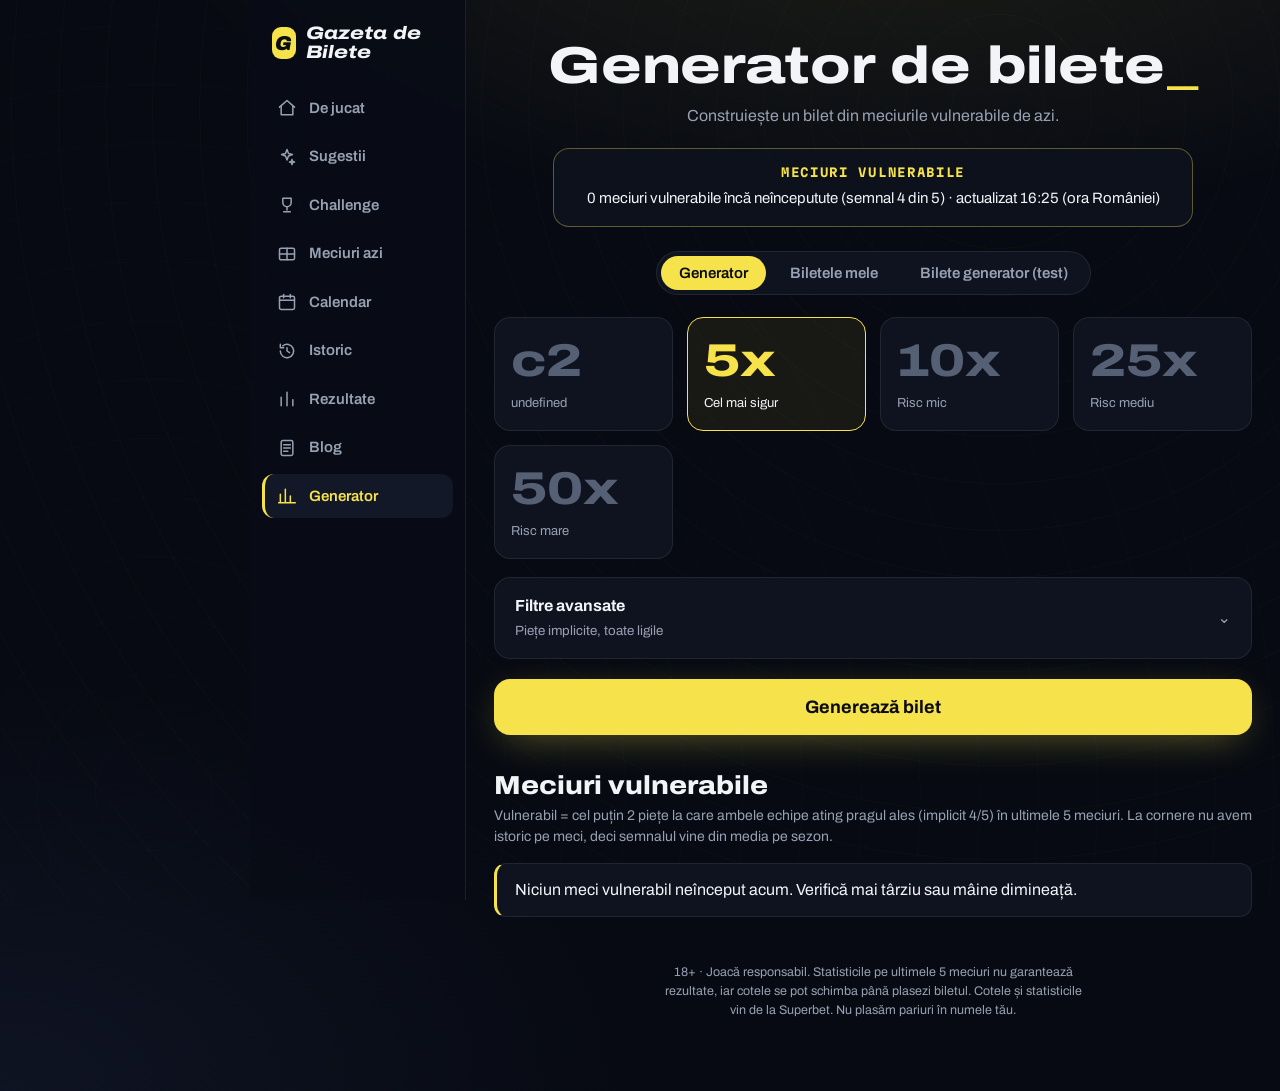
==== generator.html @ bcf157ca "Generator: fereastra implicită 7 zile (rulările programate nu mai taie meciurile din weekend) Co-Aut" ====
<!doctype html>
<html lang="ro">
<head>
<meta charset="utf-8">
<meta name="viewport" content="width=device-width, initial-scale=1, viewport-fit=cover">
<title>Generator de bilete · Gazeta de Bilete</title>
<meta name="theme-color" content="#070a12">
<meta name="description" content="Generează un bilet din meciurile vulnerabile ale zilei, pe baza ultimelor 5 meciuri ale fiecărei echipe.">
<link rel="icon" type="image/png" sizes="192x192" href="icon-192.png">
<link rel="preconnect" href="https://fonts.googleapis.com">
<link rel="preconnect" href="https://fonts.gstatic.com" crossorigin>
<link href="https://fonts.googleapis.com/css2?family=Archivo:wdth,wght@62..125,400..900&family=Martian+Mono:wdth,wght@87.5..112.5,400..700&display=swap" rel="stylesheet">
<link rel="stylesheet" href="style.css?v=85">
<link rel="stylesheet" href="generator.css?v=9">
</head>
<body class="gpage">
<div class="shell"><nav class="side" aria-label="Meniu"><a class="logo" href="./"><span class="lg">G</span><span class="lt">Gazeta de Bilete</span></a><ul><li><a href="./#p"><svg viewBox="0 0 24 24" width="20" height="20" fill="none" stroke="currentColor" stroke-width="1.8" stroke-linecap="round" stroke-linejoin="round" aria-hidden="true"><path d="M3 11l9-8 9 8"/><path d="M5 10v10h14V10"/></svg><span>De jucat</span></a></li><li><a href="./#s"><svg viewBox="0 0 24 24" width="20" height="20" fill="none" stroke="currentColor" stroke-width="1.8" stroke-linecap="round" stroke-linejoin="round" aria-hidden="true"><path d="M12 3l1.8 4.7L18.5 9l-4.7 1.8L12 15.5l-1.8-4.7L5.5 9l4.7-1.3z"/><path d="M18 15l.8 2.2L21 18l-2.2.8L18 21l-.8-2.2L15 18l2.2-.8z"/></svg><span>Sugestii</span></a></li><li><a href="./#x"><svg viewBox="0 0 24 24" width="20" height="20" fill="none" stroke="currentColor" stroke-width="1.8" stroke-linecap="round" stroke-linejoin="round" aria-hidden="true"><path d="M7 4h10v5a5 5 0 0 1-10 0z"/><path d="M12 14v4M8 20h8"/></svg><span>Challenge</span></a></li><li><a href="./#m"><svg viewBox="0 0 24 24" width="20" height="20" fill="none" stroke="currentColor" stroke-width="1.8" stroke-linecap="round" stroke-linejoin="round" aria-hidden="true"><rect x="3" y="5" width="18" height="14" rx="2"/><path d="M12 5v14M3 12h18"/></svg><span>Meciuri azi</span></a></li><li><a href="./#c"><svg viewBox="0 0 24 24" width="20" height="20" fill="none" stroke="currentColor" stroke-width="1.8" stroke-linecap="round" stroke-linejoin="round" aria-hidden="true"><rect x="3" y="5" width="18" height="16" rx="2"/><path d="M3 10h18M8 3v4M16 3v4"/></svg><span>Calendar</span></a></li><li><a href="./#h"><svg viewBox="0 0 24 24" width="20" height="20" fill="none" stroke="currentColor" stroke-width="1.8" stroke-linecap="round" stroke-linejoin="round" aria-hidden="true"><path d="M4 12a8 8 0 1 0 3-6.2"/><path d="M4 4v4h4M12 8v4l3 2"/></svg><span>Istoric</span></a></li><li><a href="./#r"><svg viewBox="0 0 24 24" width="20" height="20" fill="none" stroke="currentColor" stroke-width="1.8" stroke-linecap="round" stroke-linejoin="round" aria-hidden="true"><path d="M5 20V10M12 20V4M19 20v-7"/></svg><span>Rezultate</span></a></li><li><a href="./#b"><svg viewBox="0 0 24 24" width="20" height="20" fill="none" stroke="currentColor" stroke-width="1.8" stroke-linecap="round" stroke-linejoin="round" aria-hidden="true"><rect x="5" y="3" width="14" height="18" rx="2"/><path d="M8 8h8M8 12h8M8 16h5"/></svg><span>Blog</span></a></li><li><a class="act" href="generator.html" aria-current="page"><svg viewBox="0 0 24 24" width="20" height="20" fill="none" stroke="currentColor" stroke-width="1.8" stroke-linecap="round" stroke-linejoin="round" aria-hidden="true"><path d="M4 20V10M10 20V4M16 20v-8M22 20H2"/></svg><span>Generator</span></a></li></ul></nav><main class="gmain"><div class="gen">
  <header class="g-gh">
    <h1>Generator de bilete</h1>
    <p class="g-sub-t">Construiește un bilet din meciurile vulnerabile de azi.</p>
  </header>
  <div class="g-info"><small>MECIURI VULNERABILE</small><p id="sub">Se încarcă meciurile…</p></div>

  <div class="g-seg" id="seg"><button type="button" data-v="gen" aria-pressed="true">Generator</button><button type="button" data-v="mine" aria-pressed="false">Biletele mele <span id="nmine"></span></button><button type="button" data-v="test" aria-pressed="false">Bilete generator (test)</button></div>
  <div id="v-gen">
  <section class="g-modes" id="modes" aria-label="Alege cota țintă"></section>

  <details class="g-adv" id="adv">
    <summary><span><b>Filtre avansate</b><small id="adv-sum">Piețe implicite</small></span><i aria-hidden="true">⌄</i></summary>
    <div class="g-adv-body">
      <h3>Semnal minim (din 5 meciuri, la ambele echipe)</h3>
      <div class="chips2" id="kmin"></div>
      <h3>Ligi</h3>
      <div class="chips2" id="leagues"></div>
      <h3>Piață</h3>
      <div class="chips2" id="types"></div>
      <div class="g-two">
        <label>Cotă minimă pe selecție<input id="minO" type="number" step="0.01" min="1" placeholder="ex. 1.30" inputmode="decimal"></label>
        <label>Cotă maximă pe selecție<input id="maxO" type="number" step="0.01" min="1" placeholder="ex. 1.80" inputmode="decimal"></label>
      </div>
      <button type="button" class="g-lnk" id="reset">Resetează filtrele</button>
    </div>
  </details>

  <div class="g-cta">
    <button type="button" class="go" id="go">Generează bilet</button>
    <button type="button" class="go ghost" id="again" hidden>Generează din nou</button>
  </div>

  <div id="out"></div>


  <section class="g-sec">
    <h2>Meciuri vulnerabile <span class="g-cnt" id="vcnt"></span></h2>
    <p class="g-hint">Vulnerabil = cel puțin 2 piețe la care ambele echipe ating pragul ales (implicit 4/5) în ultimele 5 meciuri. La cornere nu avem istoric pe meci, deci semnalul vine din media pe sezon.</p>
    <div id="vul"></div>
  </section>

  </div>
  <div id="v-mine" hidden>
    <p class="g-hint">Biletele pe care le salvezi din Generator, păstrate pe acest dispozitiv. Biletele nu se plasează de aici: le pregătim pentru agenție și primești codul, pe care îl poți nota la fiecare bilet.</p>
    <div id="reqs"></div>
    <div id="mstats"></div>
    <div id="mine"></div>
  </div>
  <div id="v-test" hidden>
    <p class="g-hint">Un bilet pe tip, în fiecare zi, făcut automat de generator din meciurile zilei (Challenge, Cotă 2, Cotă 5, Cotă 10), fără cornere. Sunt doar pentru test și comparație cu biletele noastre; se decontează singure.</p>
    <div id="tstats"></div>
    <div id="tlist"></div>
  </div>
  <footer class="g-gf">18+ · Joacă responsabil. Statisticile pe ultimele 5 meciuri nu garantează rezultate, iar cotele se pot schimba până plasezi biletul. Cotele și statisticile vin de la Superbet. Nu plasăm pariuri în numele tău.</footer>
</div></main></div>
<div class="toast" id="toast" role="status"></div>
<script type="module" src="generator.js?v=11"></script>
</body>
</html>
---- style.css ----
:root{
  --pitch:#070a12; --pitch-2:#0e131f; --line:rgba(255,255,255,.09);
  --chalk:#f4f4f5; --chalk-dim:#98a1b3;
  --paper:#0e131f; --ink:#f4f4f5; --ink-dim:#98a1b3; --rule:rgba(255,255,255,.12); --dark:#05070d;
  --flood:#f6e24a; --cyan:#f6e24a; --pitch-deep:#05070d; --won:#18c97f; --lost:#ff6b4a;
  --display:"Archivo",system-ui,sans-serif;
  --ui:"Archivo",system-ui,sans-serif;
  --slip:"Martian Mono",ui-monospace,Menlo,Consolas,monospace;
}
*{box-sizing:border-box}
[hidden]{display:none!important}
html{-webkit-text-size-adjust:100%}
body{margin:0;min-height:100vh;color:var(--chalk);font:16px/1.5 var(--ui);
  background:radial-gradient(900px 420px at 15% -120px,rgba(246,226,74,.16),transparent 70%),linear-gradient(rgba(255,255,255,.045) 1px,transparent 1px) 0 0/32px 32px,linear-gradient(90deg,rgba(255,255,255,.045) 1px,transparent 1px) 0 0/32px 32px,var(--pitch);background-attachment:fixed;}
button{font:inherit;color:inherit}
:focus-visible{outline:2px solid var(--flood);outline-offset:2px}
.wrap{max-width:1180px;margin:0 auto;padding:28px 16px 64px}

/* header / scoreboard */
.head{display:grid;grid-template-columns:1fr auto;gap:20px 32px;align-items:end;margin-bottom:28px}
h1{font:800 clamp(44px,9vw,84px)/.86 var(--display);margin:0;letter-spacing:-.01em;text-transform:none}
.next{margin-top:12px;color:var(--chalk-dim);font-size:15px;max-width:52ch}
.next strong{color:var(--chalk);font-weight:600}
.next .cd{color:var(--flood);font-weight:600;font-variant-numeric:tabular-nums}
.board{display:flex;align-items:stretch;border:1px solid var(--line);border-radius:10px;background:rgba(0,0,0,.25);overflow:hidden}
.board div{padding:10px 18px;text-align:center}
.board div+div{border-left:1px solid var(--line)}
.board b{display:block;font:700 44px/1 var(--display);font-variant-numeric:tabular-nums}
.board span{font-size:13px;color:var(--chalk-dim)}
.board .w b{color:#3ee39a}.board .l b{color:#ff7380}
.board .p b{color:var(--flood)}

/* controls */
.bar{display:flex;flex-wrap:wrap;gap:10px 16px;align-items:center;margin-bottom:22px;position:sticky;top:0;z-index:5;padding:10px 0;background:linear-gradient(var(--pitch) 70%,transparent)}
.tabs{display:flex;background:rgba(0,0,0,.3);border-radius:999px;padding:4px}
.tabs button{border:0;background:none;padding:8px 18px;border-radius:999px;cursor:pointer;font:600 18px/1 var(--display);letter-spacing:.01em;color:var(--chalk-dim)}
.tabs button[aria-selected=true]{background:var(--chalk);color:var(--pitch)}
.tabs .n{font-weight:500;opacity:.7;margin-left:4px}
.chips{display:flex;gap:6px;flex-wrap:wrap}
.chips button{border:1px solid var(--line);background:none;border-radius:999px;padding:5px 12px;font-size:14px;cursor:pointer;color:var(--chalk-dim)}
.chips button[aria-pressed=true]{border-color:var(--flood);color:var(--flood)}
.search{margin-left:auto;flex:0 1 220px;min-width:150px;background:rgba(0,0,0,.3);border:1px solid var(--line);border-radius:999px;color:var(--chalk);padding:8px 14px;font:inherit;font-size:14px}
.search::placeholder{color:var(--chalk-dim)}

/* day groups */
.day{margin:6px 0 30px}
.day h2{font:700 26px/1 var(--display);margin:0 0 14px;display:flex;flex-wrap:wrap;align-items:baseline;gap:4px 10px}
.day h2 small{font:500 15px var(--ui);color:var(--chalk-dim)}
.grid{display:grid;grid-template-columns:repeat(auto-fill,minmax(310px,1fr));gap:22px;align-items:start}

/* the slip */
.slip{position:relative;background:var(--paper);color:var(--ink);font-family:var(--slip);font-size:13px;
  padding:18px 18px 26px;border-radius:4px 4px 0 0;box-shadow:0 14px 30px -18px rgba(0,0,0,.7);
  --zz:8px;
  -webkit-mask:linear-gradient(#000 0 0) top/100% calc(100% - var(--zz)) no-repeat,
    conic-gradient(from -45deg at bottom,#0000,#000 1deg 89deg,#0000 90deg) bottom/calc(2*var(--zz)) var(--zz) repeat-x;
          mask:linear-gradient(#000 0 0) top/100% calc(100% - var(--zz)) no-repeat,
    conic-gradient(from -45deg at bottom,#0000,#000 1deg 89deg,#0000 90deg) bottom/calc(2*var(--zz)) var(--zz) repeat-x;}
.slip-top{display:flex;justify-content:space-between;align-items:baseline;gap:10px}
.slip-tip{font:700 22px/1 var(--display);letter-spacing:.01em}
.slip-date{color:var(--ink-dim);font-size:12px;white-space:nowrap}
.code{margin:14px 0 12px;display:flex;align-items:center;gap:10px;border:1.5px dashed var(--rule);border-radius:6px;padding:8px 8px 8px 12px}
.code .lbl{font-size:11px;color:var(--ink-dim);line-height:1.2}
.code .pin{font-size:21px;font-weight:700;letter-spacing:.06em;line-height:1.1}
.code button{margin-left:auto;border:0;background:var(--ink);color:var(--paper);border-radius:5px;padding:8px 12px;font:600 13px var(--ui);cursor:pointer;white-space:nowrap}
.code button.ok{background:var(--won)}
.code.none{color:var(--ink-dim);font-size:12px;justify-content:center}
.legs{list-style:none;margin:0;padding:0}
.legs li{display:grid;grid-template-columns:auto 1fr auto;gap:2px 10px;padding:7px 0;border-top:1px dotted var(--rule)}
.legs .t{color:var(--ink-dim);font-size:12px;padding-top:1px;font-variant-numeric:tabular-nums}
.legs .m{font-family:var(--ui);font-weight:600;font-size:14px;line-height:1.25}
.legs .s{grid-column:2;color:#a3abbb;font-size:12px}
.legs .o{grid-row:1/3;grid-column:3;font-weight:600;font-size:14px;align-self:center}
.legs li.past{opacity:.45}
.more{display:block;width:100%;border:0;border-top:1px dotted var(--rule);background:none;padding:8px 0 0;font:500 13px var(--ui);color:var(--ink-dim);cursor:pointer;text-align:left}
.tot{margin-top:10px;padding-top:10px;border-top:2px solid var(--ink);display:flex;justify-content:space-between;align-items:baseline}
.tot .c{font:800 32px/1 var(--display)}
.tot .c small{font:500 12px var(--slip);color:var(--ink-dim);margin-right:6px}
.tot .p{text-align:right;font-size:12px;color:var(--ink-dim);line-height:1.3}
.tot .p b{display:block;color:var(--ink);font-size:15px}
.rez{margin-top:10px;font-size:12px;color:#a3abbb;line-height:1.45}
.tot{position:relative}
.stamp{position:absolute;top:2px;right:0;transform:rotate(-12deg);font:800 24px/1 var(--display);letter-spacing:.06em;
  padding:5px 10px;border:3px solid currentColor;border-radius:6px;opacity:.82;pointer-events:none;mix-blend-mode:multiply}
.stamp.won{color:var(--won)}.stamp.lost{color:var(--lost)}
.slip.settled .code{opacity:.55}
.slip.settled .code button{display:none}
.slip.settled .tot .p{visibility:hidden}
@media (prefers-reduced-motion:no-preference){
  .stamp{animation:thump .45s cubic-bezier(.2,1.6,.4,1) both;animation-delay:var(--d,0s)}
  @keyframes thump{from{transform:rotate(-12deg) scale(1.8);opacity:0}to{transform:rotate(-12deg) scale(1);opacity:.82}}
}

/* live */
.legs .lv{grid-column:2;font:600 12px var(--ui);display:none}
.legs .lv.on{display:block}
.legs .lv.live{color:#ffb547}.legs .lv.fin{color:var(--ink-dim)}
.legs li[data-res] .o::after{display:inline-block;width:16px;margin-left:6px;text-align:center;font-family:var(--ui);font-weight:800}
.legs li[data-res=won] .o::after{content:"✓";color:var(--won)}
.legs li[data-res=lost] .o::after{content:"✗";color:var(--lost)}
.legs li[data-res=ok] .o::after{content:"●";color:var(--won);font-size:11px}
.legs li[data-res=no] .o::after{content:"●";color:var(--lost);font-size:11px}
.legs li[data-res=lost] .m{text-decoration:line-through;text-decoration-color:var(--lost)}

.legs li.livenow{background:linear-gradient(90deg,rgba(242,194,48,.18),transparent 70%);margin:0 -6px;padding-left:6px;padding-right:6px}
@media (prefers-reduced-motion:no-preference){.legs li[data-res=ok] .o::after,.legs li[data-res=no] .o::after{animation:blink 1.6s ease-in-out infinite}@keyframes blink{50%{opacity:.25}}}
.prog{margin-top:10px;font:600 13px var(--ui);display:none;padding:7px 10px;border-radius:6px;background:rgba(255,255,255,.07)}
.prog.on{display:block}
.prog.bad{background:#fde0e2;color:#b51f2c}.prog.good{background:#d4f3e5;color:#007a4d}
.dot{display:inline-block;width:8px;height:8px;border-radius:50%;background:#e04f3f;margin-right:6px;vertical-align:1px}
@media (prefers-reduced-motion:no-preference){.dot{animation:blink 1.2s infinite}}

.legs li[data-res=won]{background:linear-gradient(90deg,rgba(33,137,79,.16),transparent 75%);box-shadow:inset 3px 0 var(--won);margin:0 -6px;padding-left:9px;padding-right:6px;opacity:1}
.legs li[data-res=lost]{background:linear-gradient(90deg,rgba(198,61,51,.16),transparent 75%);box-shadow:inset 3px 0 var(--lost);margin:0 -6px;padding-left:9px;padding-right:6px}
.legs li[data-res=won] .lv{color:var(--won)}.legs li[data-res=lost] .lv{color:var(--lost)}
.prog .cnt{display:flex;flex-wrap:wrap;gap:4px 12px}
.prog .cw{color:var(--won)}.prog .cl{color:var(--lost)}.prog .co{color:#ffb547}.prog .ct{color:var(--ink-dim)}
.prog .why{margin-top:3px;font-weight:500}
.prog.bad,.prog.good{background:rgba(255,255,255,.07);color:var(--ink)}

.empty{border:1.5px dashed var(--line);border-radius:10px;padding:28px;text-align:center;color:var(--chalk-dim)}
.err{background:rgba(198,61,51,.15);border:1px solid rgba(198,61,51,.5);border-radius:10px;padding:16px;color:#ffd5d0}
footer{margin-top:40px;color:var(--chalk-dim);font-size:13px;max-width:70ch;line-height:1.55}
.toast{position:fixed;left:50%;bottom:22px;transform:translate(-50%,20px);background:var(--flood);color:#0a0c12;font-weight:600;padding:10px 16px;border-radius:999px;opacity:0;transition:.2s;pointer-events:none;z-index:9}
.toast.on{opacity:1;transform:translate(-50%,0)}

@media (max-width:640px){
  .head{grid-template-columns:1fr}
  .board{justify-self:stretch}.board div{flex:1;padding:8px 6px}.board b{font-size:34px}
  .search{margin-left:0;flex:1 1 100%}
  .chips{flex-wrap:nowrap;overflow-x:auto;width:100%;scrollbar-width:none;padding-bottom:2px}
  .chips button{flex:0 0 auto}
  .grid{grid-template-columns:1fr}
}

/* ---- v7: tabs on phones, calendar, builder, sheet ---- */
.legs li{cursor:pointer}
.legs li:hover .m{text-decoration:underline;text-decoration-thickness:1px;text-underline-offset:2px}
.legs li[data-res=lost]:hover .m{text-decoration:line-through}
.slip-tip .sport{font:600 11px var(--ui);background:var(--ink);color:var(--paper);border-radius:4px;padding:2px 6px;margin-left:8px;vertical-align:4px}
.slip.cal{padding-bottom:22px}
.slip.cal .legs li:first-child{border-top:0}
.slip.cal .legs .s{font-size:11.5px;color:var(--ink-dim)}
.intro{color:var(--chalk-dim);max-width:62ch;margin:0 0 20px}
.livebadge{color:#ffb3a8;font-weight:600}
body.noscroll{overflow:hidden}

/* builder */

/* sheet */
.sheet{position:fixed;inset:0;z-index:20;display:flex;align-items:flex-end;justify-content:center}
.sheet-bg{position:absolute;inset:0;background:rgba(5,15,10,.6)}
.sheet-card{position:relative;background:var(--paper);color:var(--ink);width:min(560px,100%);max-height:88vh;overflow:auto;border-radius:14px 14px 0 0;padding:22px 20px calc(24px + env(safe-area-inset-bottom))}
@media (min-width:700px){.sheet{align-items:center}.sheet-card{border-radius:14px}}
@media (prefers-reduced-motion:no-preference){.sheet-card{animation:up .22s ease-out}@keyframes up{from{transform:translateY(30px);opacity:0}}}
.sheet-x{position:absolute;top:10px;right:12px;border:0;background:none;font-size:28px;line-height:1;cursor:pointer;color:var(--ink-dim);padding:4px 8px}
.sheet h3{font:700 28px/1.05 var(--display);margin:0 36px 4px 0}
.sheet .when{margin:0;color:var(--ink-dim);font-size:14px}
.sh-live{margin-top:8px;font:600 15px var(--ui);color:#ffb547}
.sh-live:empty{display:none}
.sh-sec{margin-top:16px}
.sh-sec h4{font:600 13px var(--ui);color:var(--ink-dim);margin:14px 0 6px}
.sh-picks{list-style:none;margin:0;padding:0;font-size:14px}
.sh-picks li{display:flex;justify-content:space-between;gap:10px;padding:6px 0;border-top:1px dotted var(--rule)}
.sh-picks .k{font-weight:600}.sh-picks .v{font-family:var(--slip);font-size:13px}
.sheet .why{margin:0 0 6px;font-size:14px;line-height:1.45}
.sheet .note{color:var(--ink-dim);font-size:13px}
.sheet .comp,.sheet .ref{font-size:14px;margin:6px 0}
.sh-stats{display:grid;gap:10px}
.sh-stats .row{display:grid;grid-template-columns:3.5em 1fr 3.5em;align-items:center;row-gap:4px;font-size:13px}
.sh-stats .row .a{font:600 14px var(--slip)}.sh-stats .row .b{font:600 14px var(--slip);text-align:right}
.sh-stats .row .l{text-align:center;color:#a3abbb}
.sh-stats .row.hd span{font:600 12px var(--ui);color:var(--ink-dim)}
.sh-stats .row.hd .a,.sh-stats .row.hd .b{white-space:nowrap;overflow:visible}
.sh-stats .row.hd{grid-template-columns:1fr 1fr}.sh-stats .row.hd .l{display:none}
.bar2{grid-column:1/4;display:flex;gap:3px;height:5px}
.bar2 i{display:block;border-radius:3px}.bar2 .ba{background:var(--ink)}.bar2 .bb{background:#77777f}
.blist{font:13px/1.55 var(--slip);background:rgba(255,255,255,.07);border-radius:6px;padding:10px 12px;white-space:pre-wrap;margin:10px 0 12px}
.btnrow{display:flex;gap:8px;flex-wrap:wrap}
.btn{background:var(--ink);color:var(--paper)}
.btn.ghost{color:var(--ink)}

@media (max-width:640px){
  .tabs{width:100%;overflow-x:auto;scrollbar-width:none}
  .tabs button{flex:0 0 auto;padding:8px 14px;font-size:17px}
  .wrap{padding-bottom:110px}
}

/* ---- v8: hero, meter, ticker, goal, share, confetti ---- */
.hero{position:relative;display:grid;grid-template-columns:1fr auto;gap:18px 28px;align-items:center;margin:4px 0 34px;padding:24px 24px 20px;border-radius:16px;
  background:var(--flood);color:#0a0c12;box-shadow:0 20px 40px -24px rgba(0,0,0,.8);overflow:hidden}
.hero::after{content:"";position:absolute;right:-60px;top:-60px;width:220px;height:220px;border-radius:50%;border:28px solid rgba(255,255,255,.18);pointer-events:none}
.hero-k{font:600 14px var(--ui);opacity:.75}
.hero-tip{font:800 clamp(30px,5vw,44px)/1 var(--display);margin:2px 0 12px}
.hero-cd{display:flex;gap:8px}
.hero-cd .u{background:#0a0c12;color:var(--flood);border-radius:10px;min-width:64px;padding:8px 6px 6px;text-align:center}
.hero-cd b{display:block;font:800 40px/1 var(--display);font-variant-numeric:tabular-nums}
.hero-cd span{font:500 11px var(--ui);color:rgba(255,255,255,.25)}
.hero-sub{margin-top:10px;font:500 14px var(--ui)}
.hero-r{display:flex;flex-direction:column;align-items:flex-end;gap:10px;position:relative;z-index:1}
.hero-nums{display:flex;gap:18px;text-align:right}
.hero-nums b{display:block;font:800 46px/1 var(--display)}
.hero-nums span{font:500 13px var(--ui);opacity:.75}
.hero-code{border:0;background:#0a0c12;color:#ffffff;border-radius:10px;padding:8px 14px;cursor:pointer;display:flex;gap:10px;align-items:baseline}
.hero-code span{font:500 12px var(--ui);color:rgba(255,255,255,.25)}.hero-code b{font:700 20px var(--slip);letter-spacing:.05em}
.hero-legs{grid-column:1/-1;display:flex;flex-wrap:wrap;gap:6px}
.hero-legs .hl{background:rgba(29,31,28,.1);border-radius:999px;padding:5px 12px;font:500 13px var(--ui)}
.hero-legs .hl i{font-style:normal;font-family:var(--slip);font-size:12px;opacity:.7;margin-right:6px}
.hero-legs .hl b{margin-left:4px}
.hero .why1{grid-column:1/-1;margin:0;font:500 15px/1.45 var(--ui);max-width:70ch}
@media (max-width:640px){.hero{grid-template-columns:1fr;padding:20px 16px}.hero-r{align-items:flex-start}.hero-nums{text-align:left}.hero-cd .u{min-width:56px}.hero-cd b{font-size:34px}}

.meter{display:flex;gap:3px;margin:12px 0 0}
.meter i{flex:1;height:6px;border-radius:3px;background:rgba(255,255,255,.14)}
.meter i.w{background:var(--won)}.meter i.l{background:var(--lost)}
.meter i.lv{background:#f5b700}.meter i.ln{background:#e07a3a}
@media (prefers-reduced-motion:no-preference){.meter i.lv,.meter i.ln{animation:blink 1.4s infinite}}

.share{display:block;margin:12px auto 0;border:0;background:none;color:var(--ink-dim);font:600 13px var(--ui);cursor:pointer;text-decoration:underline;text-underline-offset:3px}
.snd{margin-top:8px;border:1px solid var(--line);background:rgba(0,0,0,.25);color:var(--chalk-dim);border-radius:999px;padding:5px 12px;font:500 13px var(--ui);cursor:pointer}
.snd[aria-pressed=true]{color:var(--flood);border-color:var(--flood)}

.ticker{position:sticky;top:0;z-index:12;display:flex;align-items:center;gap:10px;background:#0b0f1a;border-bottom:1px solid var(--line);padding:6px 12px;overflow:hidden}
.tk-l{font:700 13px var(--ui);color:#ff8a7e;white-space:nowrap}
.tk-row{display:flex;gap:8px;overflow-x:auto;scrollbar-width:none}
.tk{flex:0 0 auto;border:1px solid var(--line);background:rgba(255,255,255,.04);border-radius:999px;padding:4px 12px;color:var(--chalk);font:500 13px var(--ui);display:flex;gap:6px;align-items:baseline;cursor:pointer}
.tk b{color:var(--flood);font-variant-numeric:tabular-nums}.tk i{font-style:normal;color:var(--chalk-dim);font-size:12px}
.ticker + .wrap .bar{top:38px}

.goal{position:fixed;left:50%;top:18%;transform:translate(-50%,0) scale(.6);opacity:0;pointer-events:none;z-index:30;text-align:center;
  background:#0a0c12;color:#ffffff;border:3px solid var(--flood);border-radius:18px;padding:18px 28px;box-shadow:0 30px 60px -20px rgba(0,0,0,.8)}
.goal .g-big{font:800 72px/1 var(--display);color:var(--flood);letter-spacing:.04em}
.goal .g-who{font:600 18px var(--ui);margin-top:6px}
.goal .g-sc{font:600 16px var(--slip);margin-top:4px;color:rgba(255,255,255,.25)}
.goal.on{animation:goalin 4.2s cubic-bezier(.2,1.4,.4,1) both}
@keyframes goalin{0%{opacity:0;transform:translate(-50%,0) scale(.6)}8%{opacity:1;transform:translate(-50%,0) scale(1.06)}14%{transform:translate(-50%,0) scale(1)}85%{opacity:1}100%{opacity:0;transform:translate(-50%,-20px) scale(1)}}
@media (prefers-reduced-motion:reduce){.goal.on{animation:none;opacity:1;transform:translate(-50%,0)}}
.legs li.goalflash{animation:gf 1.2s ease-out 3}
@keyframes gf{0%{background:rgba(242,194,48,.65)}100%{background:transparent}}
.legs li.flash{animation:gf 1.2s ease-out 1}
.slip.winner{box-shadow:0 0 0 3px var(--won),0 14px 30px -18px rgba(0,0,0,.7)}
.confetti{position:fixed;inset:0;pointer-events:none;z-index:40}
.code .wait{font:500 13px var(--ui);color:var(--ink-dim)}

/* meciurile zilei */
.slip.games .legs li{grid-template-columns:auto minmax(0,1fr)}
.slip.games .legs .o{grid-row:auto;grid-column:2;align-self:start;font:600 12.5px var(--slip);color:var(--ink)}
.slip.games .legs .o:empty{display:none}
.slip.games .legs .s{min-width:0}
.legs .s .fm{display:flex;align-items:center;gap:6px;margin-top:4px}
.legs .s .fm>i{font-style:normal;color:var(--ink-dim)}
.form{display:inline-flex;gap:2px}
.form b{display:inline-grid;place-items:center;width:15px;height:15px;border-radius:3px;font:700 9.5px var(--ui);color:#fff;background:#98a1b3}
.form b.w{background:var(--won)}.form b.l{background:var(--lost)}.form b.d{background:#98a1b3}.form b.n{background:transparent;color:var(--ink-dim)}
.sh-picks li .form b{width:20px;height:20px;font-size:11px}
.sh-picks .k small{font-weight:400;color:var(--ink-dim)}
.sh-odds{list-style:none;margin:0;padding:0;display:grid;gap:6px}
.sh-odds li{position:relative;display:grid;grid-template-columns:1fr auto 3.6em;gap:10px;align-items:center;padding:7px 10px;border-radius:6px;background:rgba(255,255,255,.07);overflow:hidden;font-size:13.5px}
.sh-odds li>i{position:absolute;left:0;top:0;bottom:0;background:rgba(33,137,79,.18);z-index:0}
.sh-odds li>span{position:relative;z-index:1}
.sh-odds .k{font-weight:600}.sh-odds .p{font:700 14px var(--slip)}.sh-odds .v{font:500 13px var(--slip);color:var(--ink-dim);text-align:right}
.note.small{font-size:12px}
#list>.note.small{color:var(--chalk-dim);margin-top:4px}

/* biletul zilei live */
.hero-k .hero-livetag{display:inline-flex;align-items:center;gap:6px;margin-left:10px;background:#0a0c12;color:#ff6b5e;font:700 12px var(--ui);letter-spacing:.06em;padding:2px 9px;border-radius:999px;vertical-align:middle}
.hero-livetag .dot{width:7px;height:7px;border-radius:50%;background:#ff6b5e;animation:heropulse 1.4s ease-in-out infinite}
@keyframes heropulse{50%{opacity:.25}}
@media (prefers-reduced-motion:reduce){.hero-livetag .dot{animation:none}}
.hero-state{display:flex;flex-wrap:wrap;gap:8px 14px;margin-top:4px;font:600 15px var(--ui)}
.hero-state .cw{color:#007a4d}.hero-state .cl{color:#b51f2c}.hero-state .co{color:#0a0c12}.hero-state .ct{color:#0a0c12;opacity:.75;font-weight:500}
.hero-legs .hl .sc{font-style:normal;font:700 12px var(--slip);margin-left:8px}
.hero-legs .hl .sc:empty{display:none}
.hero-legs .hl.lv{background:#0a0c12;color:#ffffff}
.hero-legs .hl.w{background:rgba(33,137,79,.22)}
.hero-legs .hl.l{background:rgba(198,61,51,.22);text-decoration:line-through;text-decoration-thickness:1px}
.hero-legs .hl{cursor:pointer;transition:background .15s}
.hero-legs .hl:hover{background:rgba(29,31,28,.2)}
.hero-legs .hl.lv:hover{background:#000}
.hero-legs .hl:focus-visible{outline:2px solid #0a0c12;outline-offset:2px}

/* cote vs statistici */
.sh-odds li{grid-template-columns:1fr 3.2em 4.6em 3.6em}
.sh-odds li.hd{background:none;padding:0 10px;font:500 11px var(--ui);color:var(--ink-dim);text-transform:uppercase;letter-spacing:.04em}
.sh-odds li.hd .p,.sh-odds li.hd .st,.sh-odds li.hd .v{font:inherit;text-align:right;color:inherit}
.sh-odds .p{text-align:right}
.sh-odds .k small{display:block;font:500 11.5px var(--ui);color:var(--ink-dim);margin-top:1px}
.sh-odds .st{font:700 14px var(--slip);text-align:right;color:var(--ink)}
.sh-odds .st.val{color:#fff;background:var(--won);border-radius:4px;padding:1px 5px;justify-self:end}
.sh-odds .st.low{color:var(--lost)}
.sh-odds li.val{box-shadow:inset 3px 0 0 var(--won)}
.sh-odds li>.tick{position:absolute;top:4px;bottom:4px;width:2px;background:var(--ink);opacity:.45;z-index:0;transform:translateX(-1px)}

/* ---------- cote și formă (fereastra meciului) ---------- */
.mkt .mk-intro{margin:0 0 10px;font:400 13.5px/1.45 var(--ui);color:#a3abbb}
.mkt .mk-intro b{font-weight:600;color:var(--ink)}
.mkt .mk-live{margin:0 0 12px;padding:8px 12px;border-radius:8px;background:#fbe9c2;color:#6b4a00;font:500 13.5px/1.4 var(--ui)}
.mk-group{display:grid;gap:10px;margin-top:16px}
.mk-group>h5{margin:0;font:800 19px/1 var(--display);letter-spacing:.01em;color:var(--ink)}
.mk{background:#fff;border:1px solid rgba(255,255,255,.12);border-radius:12px;padding:12px 14px;display:grid;gap:10px}
.mk.val{border-color:var(--won);box-shadow:inset 4px 0 0 var(--won)}
.mk-out{display:grid;gap:6px;padding-bottom:10px;border-bottom:1px dashed rgba(255,255,255,.12)}
.mk-out:last-of-type{border-bottom:0;padding-bottom:0}
.mk-out.val{box-shadow:inset 4px 0 0 var(--won);padding-left:14px;margin-left:-14px}
.mk-h{display:flex;justify-content:space-between;align-items:baseline;gap:10px}
.mk-t{font:600 15px/1.25 var(--ui);color:var(--ink)}
.mk-o{font:700 15px var(--slip);color:var(--ink);background:rgba(255,255,255,.08);border-radius:6px;padding:2px 8px;white-space:nowrap}
.mk-bars{display:grid;gap:5px}
.mk-bar{display:grid;grid-template-columns:5.6em 1fr 2.8em;align-items:center;gap:8px;font:500 12.5px var(--ui);color:var(--ink-dim)}
.mk-bar .track{height:10px;border-radius:99px;background:rgba(255,255,255,.06);overflow:hidden}
.mk-bar .track i{display:block;height:100%;border-radius:99px}
.mk-bar.od .track i{background:#77777f}
.mk-bar.fo .track i{background:var(--won)}
.mk-bar b{font:700 13px var(--slip);color:var(--ink);text-align:right}
.mk-teams{display:grid;gap:5px;padding-top:2px}
.mk-cap{font:500 12px var(--ui);color:var(--ink-dim)}
.mk-team{display:grid;grid-template-columns:minmax(0,5.6em) 1fr auto;align-items:center;gap:8px;font:500 13px var(--ui)}
.mk-team .tn{font-weight:600;color:var(--ink);overflow:hidden;text-overflow:ellipsis;white-space:nowrap}
.mk-team .tc{font:600 12.5px var(--slip);color:var(--ink);white-space:nowrap}
.dots{display:flex;gap:4px;flex-wrap:wrap}
.dots i{width:12px;height:12px;border-radius:50%;border:2px solid rgba(255,255,255,.25);box-sizing:border-box}
.dots i.y{background:var(--won);border-color:var(--won)}
.dots i.w{background:var(--won);border-color:var(--won)}
.dots i.d{background:rgba(255,255,255,.3);border-color:rgba(255,255,255,.3)}
.dots i.l{background:var(--lost);border-color:var(--lost)}
.mk-mean{font:500 12.5px/1.4 var(--ui);color:var(--ink-dim)}
.mk-v{font:600 13px/1.35 var(--ui);padding:6px 10px;border-radius:8px}
.mk-v.val{background:rgba(33,137,79,.12);color:#007a4d}
.mk-v.low{background:rgba(198,61,51,.1);color:#b51f2c}
.mk-v.ok{background:rgba(255,255,255,.08);color:#98a1b3}
@media (max-width:480px){.mk-bar{grid-template-columns:5.2em 1fr 2.6em}.mk-team{grid-template-columns:minmax(0,5.2em) 1fr auto}.dots i{width:10px;height:10px}}
.mk-teams.avg .mk-team{grid-template-columns:minmax(0,5.6em) 1fr auto}
.nums{display:flex;gap:3px;flex-wrap:wrap}
.nums i{font:600 11.5px/1 var(--slip);font-style:normal;min-width:20px;padding:4px 3px;text-align:center;border-radius:5px;background:rgba(255,255,255,.06);color:#98a1b3}
.nums i.y{background:var(--won);color:#fff}
.mk-team .tm{font:500 12px var(--ui);color:var(--ink-dim);white-space:nowrap}
.mk-team .tm b{font:800 20px/1 var(--display);color:var(--ink)}
.mk-sum{font:500 13px var(--ui);color:#a3abbb;padding-top:2px}
.mk-sum b{font-weight:700;color:var(--ink)}
@media (max-width:480px){.nums i{min-width:17px;font-size:10.5px}}

/* „Pe bilet” din fereastra meciului: duce la bilet */
.sh-picks li.go{cursor:pointer;border-radius:6px;transition:background .15s}
.sh-picks li.go:hover,.sh-picks li.go:focus-visible{background:rgba(255,255,255,.07);outline:none}
.sh-picks li.go .arr{margin-left:8px;color:var(--ink-dim);font-weight:700}
.slip.flash{animation:slipflash 2.2s ease-out}
@keyframes slipflash{0%,30%{box-shadow:0 0 0 4px var(--flood),0 10px 30px rgba(0,0,0,.35)}100%{box-shadow:0 0 0 0 transparent}}
@media (prefers-reduced-motion:reduce){.slip.flash{animation:none;outline:4px solid var(--flood)}}
.sh-picks li.go{justify-content:flex-start;padding:6px 6px;margin:0 -6px}
.sh-picks li.go .v{margin-left:auto}
/* antet: meciul următor și „live acum” se pot apăsa */
.next .nextm{all:unset;cursor:pointer;color:var(--chalk);font-weight:600;text-decoration:underline;text-decoration-color:rgba(233,239,233,.35);text-underline-offset:3px}
.next .nextm:hover,.next .nextm:focus-visible{text-decoration-color:var(--flood);color:#fff}
.next .livebadge{all:unset;cursor:pointer;color:#ffb3a8;font-weight:600;display:inline}
.next .livebadge:hover,.next .livebadge:focus-visible{text-decoration:underline;text-underline-offset:3px}
.next .livebadge .dot{display:inline-block}
button.hero-tip{all:unset;display:block;cursor:pointer;font:800 clamp(30px,5vw,44px)/1 var(--display);margin:2px 0 12px;text-decoration:underline;text-decoration-color:rgba(29,31,28,.25);text-decoration-thickness:2px;text-underline-offset:5px}
button.hero-tip:hover,button.hero-tip:focus-visible{text-decoration-color:#0a0c12}

/* arbitru */
.refbox{margin-top:12px;background:#fff;border:1px solid rgba(255,255,255,.12);border-radius:12px;padding:10px 14px;display:grid;gap:2px}
.refbox .rb-k{font:500 11px var(--ui);text-transform:uppercase;letter-spacing:.05em;color:var(--ink-dim)}
.refbox .rb-n{font:800 20px/1.1 var(--display);color:var(--ink)}
.refbox .rb-s{font:500 13px/1.4 var(--ui);color:#a3abbb}
.mk-ref{font:600 13px/1.4 var(--ui);color:#6b4a00;background:#fbe9c2;border-radius:8px;padding:6px 10px}

/* ---- Rezultate ---- */
.rs-tiles{display:grid;grid-template-columns:repeat(auto-fit,minmax(160px,1fr));gap:12px;margin:0 0 28px}
.rs-tile{background:var(--paper);color:var(--ink);border-radius:10px;padding:16px 16px 14px}
.rs-tile b{display:block;font:800 40px/1 var(--display);font-variant-numeric:tabular-nums}
.rs-tile span{display:block;margin-top:6px;font:500 13px var(--ui);color:var(--ink-dim)}
.rs-tile.up b{color:var(--won)}.rs-tile.down b{color:var(--lost)}
.rs-strip{display:flex;flex-wrap:wrap;gap:6px}
.rs-dot{width:34px;height:34px;border-radius:8px;border:0;cursor:pointer;font:800 16px var(--ui);color:#fff}
.rs-dot.w{background:var(--won)}.rs-dot.l{background:var(--lost)}
.rs-dot:focus-visible{outline:2px solid var(--flood);outline-offset:2px}
.rs-table{overflow-x:auto;background:var(--paper);color:var(--ink);border-radius:10px;padding:6px 14px}
.rs-table table{width:100%;border-collapse:collapse;font:500 14px var(--ui);min-width:520px}
.rs-table th{text-align:left;font:600 12px var(--ui);color:var(--ink-dim);padding:10px 8px 8px;border-bottom:2px solid var(--ink)}
.rs-table td{padding:10px 8px;border-bottom:1px dotted var(--rule);font-variant-numeric:tabular-nums}
.rs-table tr:last-child td{border-bottom:0}
.rs-table td.n,.rs-table th+th{text-align:right}
.rs-bar{display:inline-flex;align-items:center;gap:8px;justify-content:flex-end;width:100%}
.rs-bar i{display:block;height:8px;border-radius:4px;background:var(--won);max-width:90px;min-width:2px;flex:0 0 auto}
.rs-bar em{font-style:normal;font-weight:600;min-width:3.2em;text-align:right}
.rs-note{color:var(--chalk-dim);font-size:13px;max-width:70ch;margin-top:8px}

/* ---- Sugestii ---- */
.sg-seg{display:inline-flex;background:rgba(0,0,0,.3);border-radius:999px;padding:4px;margin:0 0 18px}
.sg-seg button{border:0;background:none;color:var(--chalk-dim);font:600 15px var(--ui);padding:7px 18px;border-radius:999px;cursor:pointer}
.sg-seg button[aria-pressed=true]{background:var(--chalk);color:var(--pitch)}
.sg-grid{display:grid;grid-template-columns:repeat(auto-fill,minmax(320px,1fr));gap:18px;align-items:start}
.sg-card{background:var(--paper);color:var(--ink);border-radius:10px;padding:16px 16px 8px}
.sg-card h3{font:800 26px/1 var(--display);margin:0 0 10px;display:flex;align-items:baseline;gap:10px;flex-wrap:wrap}
.sg-card h3 small{font:500 13px var(--ui);color:var(--ink-dim)}
.sg-list{list-style:none;margin:0;padding:0;counter-reset:sg}
.sg-list li{padding:10px 0 10px 30px;border-top:1px dotted var(--rule);position:relative;cursor:pointer;counter-increment:sg}
.sg-list li::before{content:counter(sg);position:absolute;left:0;top:11px;width:20px;height:20px;border-radius:50%;background:var(--ink);color:var(--paper);font:700 12px/20px var(--ui);text-align:center}
.sg-list li:hover .m{text-decoration:underline;text-underline-offset:2px}
.sg-list li:focus-visible{outline:2px solid var(--flood);outline-offset:2px}
.sg-top{display:flex;align-items:baseline;gap:8px}
.sg-top .t{font:500 12px var(--slip);color:var(--ink-dim);font-variant-numeric:tabular-nums}
.sg-top .m{font:600 15px var(--ui);flex:1;min-width:0}
.sg-p{font:800 20px/1 var(--display);color:var(--won);font-variant-numeric:tabular-nums}
.sg-mid{display:flex;flex-wrap:wrap;align-items:baseline;gap:4px 10px;margin-top:3px;font-size:13px}
.sg-mid b{font:600 13px var(--ui)}
.sg-mid .o{font:600 13px var(--slip)}
.sg-mid .lg{color:var(--ink-dim);margin-left:auto;font-size:12px}
.sg-why{margin:4px 0 0;font-size:12.5px;color:#a3abbb;line-height:1.4}
@media (max-width:640px){.sg-grid{grid-template-columns:1fr}}
.sg-sum{display:flex;align-items:baseline;gap:8px;margin:-6px 0 16px;color:var(--chalk-dim);font-size:15px}
.sg-sum b{font:800 30px/1 var(--display);color:var(--chalk)}
.sg-sc{font:600 13px var(--slip);background:rgba(0,0,0,.07);padding:1px 6px;border-radius:4px}
.sg-res{font:700 12px var(--ui);padding:2px 7px;border-radius:999px;color:#fff}
.sg-res.won{background:var(--won)}.sg-res.lost{background:var(--lost)}
.sg-list li[data-res=won]{box-shadow:inset 3px 0 0 var(--won)}
.sg-list li[data-res=lost]{box-shadow:inset 3px 0 0 var(--lost)}
.sg-list li[data-res=lost] .m{text-decoration:line-through;text-decoration-color:var(--lost)}
.sg-bar{display:flex;flex-wrap:wrap;align-items:center;gap:10px 14px;margin:0 0 18px}
.sg-bar .sg-seg{margin:0}
.sg-pick{background:rgba(0,0,0,.3);color:var(--chalk);border:1px solid rgba(255,255,255,.15);border-radius:999px;font:600 15px var(--ui);padding:8px 14px;max-width:100%}
.sg-pick option{color:#111}
.sg-tot{display:flex;flex-wrap:wrap;align-items:baseline;gap:4px 12px;margin:0 0 14px;color:var(--chalk-dim);font-size:14px}
.sg-tot b{color:var(--chalk);font:700 16px var(--ui)}
.sg-tot .c{font-size:13px}
.hs{margin:0 0 30px}
.hs h2{font:800 28px/1 var(--display);margin:0 0 12px;display:flex;align-items:baseline;gap:10px;flex-wrap:wrap}
.hs h2 small{font:500 14px var(--ui);color:var(--chalk-dim)}
.hs .rs-tiles{margin:0 0 12px}
.hs-dots{display:flex;align-items:center;flex-wrap:wrap;gap:6px;font-size:13px;color:var(--chalk-dim)}
.hs-dots .l{margin-right:4px}
.hs-dots i{width:14px;height:14px;border-radius:50%;display:inline-block}
.hs-dots i.w{background:var(--won)}.hs-dots i.x{background:var(--lost)}

/* ---- v39: Teletext — tabela de seară ---- */
.ttx{display:flex;gap:14px;align-items:baseline;font:500 13px/1 var(--slip);font-stretch:87.5%;color:var(--flood);margin:0 0 18px;padding:7px 10px;background:var(--pitch-deep);border-radius:4px;font-variant-numeric:tabular-nums;white-space:nowrap;overflow:hidden}
.ttx .pg{color:#0a0c12;font-weight:700}
.ttx .nm{color:var(--cyan)}
.ttx .ck{margin-left:auto}
h1{font-weight:900;font-stretch:125%;letter-spacing:-.025em;line-height:.9;color:#fff}
.slip-tip,.day h2,.tot .c,.board b,.hero-tip,.hero-nums b,.hero-cd b,.sg-card h3,.rs-tile b,.hs h2,.sg-day,.sg-sum b,.goal .g-big{font-stretch:118%;letter-spacing:-.01em}
.tabs button{font-stretch:105%;font-weight:700;font-size:16px}
.board{border:0;background:none;gap:6px;border-radius:0}
.board div{border-radius:4px;padding:10px 16px 9px}
.board div+div{border-left:0}
.board .p{background:var(--flood);color:var(--ink)}.board .p b{color:var(--ink)}.board .p span{color:var(--ink)}
.board .w{background:var(--won)}.board .w b{color:#fff}.board .w span{color:#e2fff1}
.board .l{background:var(--lost)}.board .l b{color:#fff}.board .l span{color:#ffe3e5}
.tabs{background:var(--pitch-deep)}
.tabs button[aria-selected=true]{background:var(--flood);color:var(--ink)}
.chips button[aria-pressed=true]{background:var(--flood);border-color:var(--flood);color:var(--ink)}
.search,.sg-seg,.sg-pick,.snd{background:var(--pitch-deep)}
.bar{background:linear-gradient(var(--pitch) 75%,transparent)}
.slip{font-stretch:87.5%;box-shadow:0 18px 30px -20px rgba(0,0,0,.9)}
.slip-tip{font-family:var(--display)}
.code{border-color:rgba(255,255,255,.3);background:rgba(255,255,255,.05)}
.code button{background:var(--pitch);color:#fff}
.sg-seg button[aria-pressed=true]{background:var(--flood);color:var(--ink)}
.hero{border-radius:6px}
.hero::after{border-color:rgba(0,0,0,.08)}
.hero-cd .u,.hero-code{background:var(--ink)}
a{color:var(--cyan)}
@media (max-width:480px){.ttx .nm{display:none}.ttx{font-size:12px}}

/* ---- v40: tech — terminal de pariuri ---- */
.board{display:none!important}
.head{grid-template-columns:1fr;margin-bottom:22px}
.ttx{background:transparent;border:1px solid var(--line);border-radius:2px;color:var(--cyan);padding:8px 12px}
.ttx .pg{color:var(--dark);background:var(--cyan);padding:2px 6px;margin:-2px 0;border-radius:1px}
.ttx .nm{color:var(--chalk-dim)}
.ttx .ck{color:var(--flood)}
h1{font-size:clamp(40px,8vw,72px);color:var(--chalk)}
h1::after{content:"_";color:var(--cyan);margin-left:.04em;font-weight:400}
@media (prefers-reduced-motion:no-preference){h1::after{animation:caret 1.1s steps(1) infinite}}
@keyframes caret{50%{opacity:0}}
.next{font-family:var(--slip);font-stretch:87.5%;font-size:13px}
.next .cd{color:var(--cyan)}
.tabs,.sg-seg{background:rgba(0,0,0,.75);border:1px solid var(--line);border-radius:3px;padding:3px}
.tabs button,.sg-seg button{border-radius:2px}
.tabs button[aria-selected=true],.sg-seg button[aria-pressed=true]{background:var(--cyan);color:var(--dark);box-shadow:0 0 18px rgba(246,226,74,.35)}
.tabs .n{font-family:var(--slip);font-size:12px}
.chips button{border-radius:2px;font:500 12px var(--slip);font-stretch:87.5%;padding:6px 10px;border-color:var(--line);color:var(--chalk-dim)}
.chips button[aria-pressed=true]{background:transparent;border-color:var(--cyan);color:var(--cyan);box-shadow:inset 0 0 0 1px var(--cyan)}
.search,.sg-pick{border-radius:2px;font-family:var(--slip);font-stretch:87.5%;font-size:13px;background:rgba(0,0,0,.75)}
.snd{border-radius:2px;font-family:var(--slip);font-stretch:87.5%;font-size:12px;background:rgba(0,0,0,.75)}
.bar{background:linear-gradient(var(--pitch) 78%,transparent)}
.day h2 small,.hs h2 small{font-family:var(--slip);font-stretch:87.5%;font-size:12px}
.slip,.sg-card,.rs-tile,.rs-table,.sheet-card{background:linear-gradient(180deg,rgba(26,26,30,.96),rgba(16,16,19,.96));border:1px solid var(--line);box-shadow:0 20px 40px -24px #000}
.slip{border-radius:3px;-webkit-mask:none;mask:none;padding-bottom:18px}
.slip::before{content:"";position:absolute;left:0;top:0;width:3px;height:100%;background:var(--cyan);opacity:.7}
.sg-card,.rs-tile,.rs-table{border-radius:3px}
.code{border:1px solid var(--line);border-radius:2px;background:rgba(0,0,0,.55)}
.code .pin{color:var(--flood);text-shadow:0 0 14px rgba(246,226,74,.3)}
.code button{background:var(--cyan);color:var(--dark);border-radius:2px}
.code button.ok{background:var(--won);color:var(--dark)}
.tot{border-top:1px solid var(--line)}
.legs li{border-top:1px solid rgba(255,255,255,.1)}
.legs .s{color:var(--chalk-dim)}
.meter i{border-radius:1px;height:4px}
.btn{background:var(--cyan);color:var(--dark)}
.slip-tip .sport{background:var(--cyan);color:var(--dark)}
.sg-list li::before{background:var(--cyan);color:var(--dark);border-radius:2px}
.sg-p{color:var(--won)}
.hero{border-radius:3px;color:var(--dark);box-shadow:0 0 0 1px rgba(246,226,74,.5),0 0 60px -10px rgba(246,226,74,.35)}
.hero::after{border-color:rgba(0,0,0,.07)}
.hero-cd .u,.hero-code{background:var(--dark)}
.hero-legs .hl{background:rgba(0,0,0,.1)}
.hero-legs .hl.lv:hover{background:var(--dark);color:var(--flood)}
.rs-tile b{color:var(--chalk)}
.rs-tile.up b{color:var(--won)}.rs-tile.down b{color:var(--lost)}
.prog.bad{background:rgba(255,77,94,.12);color:#ff9aa4}.prog.good{background:rgba(22,209,138,.12);color:#7ff0c2}
.sg-sc{background:rgba(255,255,255,.1)}
:focus-visible{outline-color:var(--cyan)}
.hero,.toast{--ink:#05070d;--ink-dim:#3a3a40;color:var(--dark)}
.hero-cd .u{color:var(--flood)}.hero-cd span{color:#a1a1aa}
.hero-code{color:#fff}
.stamp{mix-blend-mode:normal;opacity:1;transform:none;top:4px;font:600 12px/1 var(--slip);letter-spacing:.04em;border-width:1px;border-radius:2px;padding:5px 8px;background:rgba(0,0,0,.5)}
.stamp.won{box-shadow:0 0 14px rgba(22,209,138,.3)}.stamp.lost{box-shadow:0 0 14px rgba(255,77,94,.25)}
.hero-cd .u,.hero-code{border-radius:3px}
/* challenge */
.ch{margin:0 0 30px;padding:18px;border:1px solid var(--line);border-radius:3px;background:rgba(0,0,0,.6)}
.ch h2{font:800 28px/1 var(--display);font-stretch:118%;margin:0 0 12px;display:flex;flex-wrap:wrap;gap:4px 12px;align-items:baseline}
.ch h2 small{font:500 12px var(--slip);font-stretch:87.5%;color:var(--chalk-dim)}
.ch-set{display:inline-flex;align-items:center;gap:8px;font:500 13px var(--slip);color:var(--chalk-dim);margin:0 0 14px}
.ch-set input{width:90px;background:rgba(0,0,0,.75);border:1px solid var(--line);border-radius:2px;color:var(--flood);font:700 16px var(--slip);padding:6px 8px}
.ch-lad{list-style:none;margin:0;padding:0;display:grid;gap:4px;counter-reset:none}
.ch-lad li{display:grid;grid-template-columns:76px 1fr auto auto;gap:4px 12px;align-items:baseline;padding:8px 10px;border-left:3px solid rgba(255,255,255,.25);background:rgba(255,255,255,.04);font-size:14px}
.ch-lad li b{font:600 12px var(--slip);color:var(--chalk-dim)}
.ch-lad .m{font-weight:600}.ch-lad .o{font:600 13px var(--slip);color:var(--chalk-dim)}
.ch-lad .v{font:700 13px var(--slip);font-variant-numeric:tabular-nums;text-align:right}
.ch-lad .c{grid-column:2/-1;font:700 13px var(--slip);color:var(--flood)}
.ch-lad li.f{opacity:.55}.ch-lad li.f .m{font-weight:400;color:var(--chalk-dim)}
.ch-lad li.p{border-left-color:var(--cyan);background:rgba(246,226,74,.08)}
.ch-lad li.w{border-left-color:var(--won)}.ch-lad li.w .v{color:var(--won)}
.ch-lad li.l{border-left-color:var(--lost)}.ch-lad li.l .v{color:var(--lost)}
.ch-lad li[role=button]{cursor:pointer}
.ch-sum{margin:14px 0 4px;font-weight:600}
.ch-meta{margin:0;font:500 12px var(--slip);color:var(--chalk-dim)}
.ch-note{margin:10px 0 0;font-size:13px;color:var(--chalk-dim);max-width:70ch}
@media (max-width:640px){.ch-lad li{grid-template-columns:62px 1fr}.ch-lad .o,.ch-lad .v{grid-column:2}.ch-lad .v{text-align:left}}
.ch-types{display:flex;flex-wrap:wrap;gap:8px;margin:0 0 14px}
.ch-type{display:flex;flex-direction:column;gap:2px;text-align:left;border:1px solid var(--line);background:rgba(0,0,0,.6);border-radius:3px;padding:10px 14px;color:var(--chalk);cursor:pointer;min-width:220px}
.ch-type b{font:700 16px var(--ui)}.ch-type span{font:500 12px var(--slip);font-stretch:87.5%;color:var(--chalk-dim)}
.ch-type[aria-pressed=true]{border-color:var(--cyan);box-shadow:inset 0 0 0 1px var(--cyan),0 0 18px rgba(246,226,74,.2)}
.ch-type.soon{cursor:default;opacity:.5;border-style:dashed}
.ch-sets{display:flex;flex-wrap:wrap;gap:6px 22px}
.ch-set select{background:rgba(0,0,0,.75);border:1px solid var(--line);border-radius:2px;color:var(--flood);font:700 14px var(--slip);padding:6px 8px}
.ch-lad li.ch-out{display:block;border-left-color:var(--flood);background:rgba(246,226,74,.08);color:var(--flood);font:600 13px var(--slip);font-stretch:87.5%}
.sc-req{display:grid;grid-template-columns:repeat(auto-fit,minmax(260px,1fr));gap:8px}
.sc-card{border:1px solid var(--line);border-left:3px solid var(--flood);border-radius:2px;padding:12px 14px;background:rgba(255,255,255,.04)}
.sc-card b{display:block;font:700 17px var(--ui)}
.sc-card span{display:block;font:500 12px var(--slip);font-stretch:87.5%;color:var(--chalk-dim);margin-top:2px}
.sc-st{margin:8px 0 0;font:600 13px var(--slip);color:var(--flood)}

.vz-rows{display:grid;gap:6px;font:500 13px var(--mono,monospace)}
.vz-row{display:grid;grid-template-columns:56px 1fr 40px 92px;align-items:center;gap:10px}
.vz-bar{height:10px;background:rgba(246,226,74,.1);border-radius:2px;overflow:hidden}
.vz-bar i{display:block;height:100%;background:var(--cyan)}
.vz-row b{text-align:right;color:var(--ink)}
.vz-d,.vz-p,.vz-sum{color:var(--ink-dim)}
.vz-sum{margin:8px 0 0}

.chips .chip-live{display:inline-flex;align-items:center;gap:7px;border-color:rgba(255,77,94,.55);color:var(--lost)}
.chips .chip-live .dot{width:8px;height:8px;border-radius:50%;background:var(--lost);box-shadow:0 0 8px var(--lost);animation:lvp 1.4s ease-in-out infinite}
.chips .chip-live[aria-pressed=true]{background:var(--lost);border-color:var(--lost);color:#fff;box-shadow:0 0 16px rgba(255,77,94,.4)}
.chips .chip-live[aria-pressed=true] .dot{background:#fff;box-shadow:none}
@keyframes lvp{50%{opacity:.35}}
.chips .chip-live .dot{margin:0}

.hs-seg{margin:0 0 14px}
.hs-seg button{padding:6px 14px;font-size:14px}

.play{display:flex;flex-wrap:wrap;align-items:center;gap:8px 14px;margin:10px 0 0;padding:9px 12px;border:1px dashed rgba(255,255,255,.35);border-radius:8px;font:500 13px var(--ui);color:var(--ink-dim)}
.play.on{border-style:solid;border-color:rgba(246,226,74,.5);color:var(--ink)}
.play label{display:inline-flex;align-items:center;gap:6px;cursor:pointer}
.play input[type=checkbox]{width:17px;height:17px;accent-color:var(--cyan)}
.play input[type=number]{width:70px;background:var(--pitch);color:var(--ink);border:1px solid rgba(255,255,255,.4);border-radius:6px;padding:4px 6px;font:600 14px var(--mono,monospace)}
.pl-out{margin-left:auto;font-weight:700}.pl-out.up{color:var(--won)}.pl-out.down{color:var(--lost)}
.money,.mks{margin:22px 0 0}
.money h3,.mks h3{font:800 22px/1 var(--display);margin:0 0 4px}
.money>small,.mks>small{display:block;color:var(--ink-dim);font-size:13px;margin:0 0 12px}
.rs-tile.up b{color:var(--won)}.rs-tile.down b{color:var(--lost)}
.mks-t{margin:0 0 18px;overflow-x:auto}
.mks-t h4{font:700 15px var(--ui);margin:0 0 6px;color:var(--cyan)}
.mks-t table{width:100%;border-collapse:collapse;font:500 14px var(--ui)}
.mks-t th{text-align:right;font-weight:600;color:var(--ink-dim);font-size:12px;padding:4px 8px;border-bottom:1px solid rgba(255,255,255,.25)}
.mks-t th:first-child,.mks-t td:first-child{text-align:left}
.mks-t td{text-align:right;padding:6px 8px;border-bottom:1px solid rgba(255,255,255,.12);font-variant-numeric:tabular-nums;white-space:nowrap}
.mks-t td.up{color:var(--won)}.mks-t td.down{color:var(--lost)}
.mks-load{color:var(--ink-dim);font-size:13px}

/* ---- v56: negru + roșu, meniu în stânga pe calculator ---- */
body{background:radial-gradient(1000px 460px at 10% -160px,rgba(246,226,74,.22),transparent 70%),radial-gradient(700px 380px at 100% 0,rgba(246,226,74,.08),transparent 70%),var(--pitch);background-attachment:fixed}
.tabs button[aria-selected=true],.sg-seg button[aria-pressed=true]{color:#0a0c12;box-shadow:0 0 22px rgba(246,226,74,.45)}
.chips button[aria-pressed=true]{color:#f6e24a;border-color:#f6e24a;box-shadow:inset 0 0 0 1px #f6e24a}
.code .pin{color:#fff;text-shadow:0 0 16px rgba(246,226,74,.55)}
.code button{color:#fff}.btn{color:#0a0c12}
.ttx .pg{color:#0a0c12}
.ttx .ck{color:var(--chalk)}
.toast{color:#0a0c12}
.hero{color:#fff}
.slip::before{background:var(--flood);opacity:.9}
.chips .chip-live{border-color:rgba(255,255,255,.25);color:#fff}
.chips .chip-live .dot{background:#f6e24a;box-shadow:0 0 8px #f6e24a}
.chips .chip-live[aria-pressed=true]{background:#f6e24a;border-color:#f6e24a;color:#0a0c12}
@media (min-width:1100px){
  body{padding-left:250px}
  .wrap{max-width:1100px}
  .bar{position:fixed;left:0;top:0;bottom:0;width:250px;margin:0;z-index:20;flex-direction:column;flex-wrap:nowrap;align-items:stretch;gap:18px;
    padding:26px 16px 24px;background:linear-gradient(180deg,#0c1120,#070a12 40%);border-right:1px solid rgba(246,226,74,.25);overflow-y:auto;scrollbar-width:thin}
  .bar::before{order:-2;content:"GAZETA";font:900 26px/1 var(--display);font-stretch:125%;letter-spacing:.04em;color:#fff;padding:0 6px 12px;border-bottom:2px solid var(--flood)}
  .ticker + .wrap .bar{top:0}
  .ticker{margin-left:-250px;padding-left:262px}
  .tabs{flex-direction:column;align-items:stretch;background:none;border:0;padding:0;gap:4px;width:auto;overflow:visible}
  .tabs button{text-align:left;padding:11px 14px;border-radius:6px;font-size:16px;display:flex;justify-content:space-between;align-items:center}
  .tabs button:hover{background:rgba(255,255,255,.05)}
  .tabs button[aria-selected=true]{background:var(--flood);color:#0a0c12;box-shadow:0 8px 24px -8px rgba(246,226,74,.6)}
  .chips{flex-direction:column;flex-wrap:nowrap;gap:4px;padding-top:14px;border-top:1px solid var(--line)}
  .chips::before{content:"Categorii";font:600 11px var(--slip);text-transform:uppercase;letter-spacing:.12em;color:var(--chalk-dim);padding:0 6px 6px}
  .chips button{text-align:left;padding:8px 12px;border-radius:6px;font-size:13px;border-color:transparent}
  .chips button:hover{background:rgba(255,255,255,.05)}
  .chips button[aria-pressed=true]{background:rgba(246,226,74,.14);border-color:rgba(246,226,74,.6)}
  .search{order:-1;margin:0;flex:none;width:100%;min-width:0;border-radius:6px}
}
.hero-state .cw,.hero-state .cl,.hero-state .co{color:#fff!important}.hero-state .cl{opacity:.75}
/* v58: erou închis la culoare, roșul doar ca accent */
.hero{background:linear-gradient(135deg,#171d30 0%,#101627 60%)!important;color:#fff;border:1px solid rgba(246,226,74,.35);box-shadow:inset 4px 0 0 var(--flood),0 24px 50px -30px rgba(246,226,74,.45)}
.hero::after{border-color:rgba(246,226,74,.12)!important}
.hero-k,.hero-nums span,.hero-state .ct{color:var(--chalk-dim)!important;opacity:1}
.hero-nums b{color:#fff}
.hero-legs .hl{background:rgba(255,255,255,.06);color:#fff}
.hero-legs .hl.lv{background:rgba(246,226,74,.18);border:1px solid rgba(246,226,74,.5)}
.hero-state .cw{color:var(--won)!important}.hero-state .cl{color:var(--lost)!important;opacity:1}
.hero .why1{color:#d6d6db}
.hero-code{background:#000;border:1px solid rgba(246,226,74,.4)}

/* v60: telefon — meniu jos, ca o aplicație */
.mnav,.mpop,.sbtn{display:none}
@media (max-width:820px){
  .tabs{display:none!important}
  .mnav{display:grid;grid-template-columns:repeat(6,1fr);position:fixed;left:10px;right:10px;bottom:calc(10px + env(safe-area-inset-bottom));z-index:30;
    background:rgba(16,16,19,.92);backdrop-filter:blur(14px);-webkit-backdrop-filter:blur(14px);border:1px solid rgba(255,255,255,.1);border-radius:18px;padding:6px;box-shadow:0 14px 40px -10px #000}
  .mnav button{position:relative;display:flex;flex-direction:column;align-items:center;gap:2px;border:0;background:none;color:var(--chalk-dim);padding:7px 2px 6px;border-radius:12px;font:600 11px var(--ui);cursor:pointer}
  .mnav .ic{font-size:20px;line-height:1;filter:grayscale(1);opacity:.75}
  .mnav button.on{color:#fff;background:rgba(246,226,74,.16)}
  .mnav button.on .ic{filter:none;opacity:1}
  .mnav button.on::after{content:"";position:absolute;top:-6px;left:30%;right:30%;height:3px;border-radius:2px;background:var(--flood)}
  .mnav .cnt{position:absolute;top:2px;right:16%;min-width:17px;height:17px;padding:0 4px;border-radius:9px;background:var(--flood);color:#0a0c12;font:700 10px/17px var(--ui);text-align:center}
  .mnav .cnt:empty{display:none}
  .mpop{position:fixed;right:14px;bottom:calc(84px + env(safe-area-inset-bottom));z-index:31;display:flex;flex-direction:column;gap:2px;min-width:190px;padding:6px;
    background:#16161a;border:1px solid rgba(255,255,255,.12);border-radius:14px;box-shadow:0 18px 40px -10px #000}
  .mpop[hidden]{display:none!important}
  .mpop button{display:flex;align-items:center;gap:10px;border:0;background:none;color:var(--chalk);text-align:left;padding:12px 14px;border-radius:10px;font:600 15px var(--ui);cursor:pointer}
  .mpop button.on{background:rgba(246,226,74,.16);color:#fff}
  .wrap{padding-bottom:110px!important}
  .bar{flex-wrap:nowrap;gap:8px;padding:8px 0;margin-bottom:16px}
  .chips{flex:1 1 auto;min-width:0;flex-wrap:nowrap;overflow-x:auto;scrollbar-width:none}
  .chips::-webkit-scrollbar{display:none}
  .chips button{flex:0 0 auto}
  .search{display:none}
  .bar.sopen{flex-wrap:wrap}
  .bar.sopen .search{display:block;order:3;flex:1 1 100%;margin:0}
  .sbtn{display:block;flex:0 0 auto;border:1px solid var(--line);background:rgba(0,0,0,.5);border-radius:6px;padding:5px 9px;font-size:15px;cursor:pointer}
  .bar.sopen .sbtn{border-color:var(--flood)}
  .toast{bottom:calc(96px + env(safe-area-inset-bottom))}
}

.blog-post{border:1px solid var(--line,rgba(255,255,255,.12));border-radius:12px;margin:0 0 12px;overflow:hidden}
.blog-head{display:flex;flex-direction:column;gap:4px;width:100%;text-align:left;background:none;border:0;color:inherit;font:inherit;padding:14px 16px;cursor:pointer}
.blog-kind{font-size:12px;opacity:.7;text-transform:uppercase;letter-spacing:.04em}
.blog-title{font-size:17px}
.blog-intro{font-size:14px;opacity:.8}
.blog-body{padding:0 16px 14px}
.blog-ul{margin:6px 0 10px;padding-left:20px}
.blog-ul li{margin:3px 0}

.bt{border:1px solid var(--line);border-left:4px solid var(--chalk-dim);border-radius:12px;background:rgba(255,255,255,.03);margin:14px 0;overflow:hidden}
.bt-w{border-left-color:var(--won)}.bt-l{border-left-color:var(--lost)}.bt-p{border-left-color:var(--flood)}
.bt-h{display:flex;flex-wrap:wrap;align-items:baseline;gap:4px 12px;padding:12px 14px;background:rgba(0,0,0,.25)}
.bt-t{font:800 20px/1 var(--display)}
.bt-o{font:700 20px/1 var(--display);color:var(--flood);font-variant-numeric:tabular-nums}
.bt-m{margin-left:auto;font-size:13px;color:var(--chalk-dim)}
.be{padding:14px;border-top:1px solid var(--line)}
.be-top{display:grid;grid-template-columns:auto 1fr;gap:0 10px;align-items:baseline}
.be-n{grid-row:1/3;width:22px;height:22px;border-radius:50%;background:var(--chalk);color:var(--pitch);font:700 13px/22px var(--ui);text-align:center}
.be-match{font:700 16px var(--ui)}
.be-when{font-size:12px;color:var(--chalk-dim)}
.be-pick{display:flex;flex-wrap:wrap;align-items:center;gap:6px 10px;margin:8px 0 10px 32px}
.be-pick b{font-weight:600}
.be-od{background:var(--flood);color:#0a0c12;border-radius:6px;padding:1px 8px;font:700 14px var(--ui);font-variant-numeric:tabular-nums}
.be-res{font-size:13px;border:1px solid var(--line);border-radius:999px;padding:1px 10px;color:var(--chalk-dim)}
.be-bars{display:grid;gap:5px;margin:0 0 8px 32px;max-width:420px}
.be-bar{display:grid;grid-template-columns:64px 1fr 40px;gap:8px;align-items:center;font-size:12px;color:var(--chalk-dim)}
.be-bar i{display:block;height:6px;border-radius:3px;background:rgba(255,255,255,.1);position:relative;overflow:hidden}
.be-bar i::after{content:"";position:absolute;inset:0 auto 0 0;width:var(--w);background:var(--chalk-dim);border-radius:3px}
.be-bar.main i::after{background:var(--flood)}
.be-bar em{font-style:normal;text-align:right;font-variant-numeric:tabular-nums;color:var(--chalk)}
.be-val{margin:0 0 6px 32px;font-size:13px;color:var(--chalk-dim)}
.be-val.pos{color:var(--won)}.be-val.neg{color:var(--lost)}
.be-ul{margin:4px 0 0 32px;padding-left:16px;font-size:13.5px;color:var(--chalk-dim)}
.be-ul li{margin:3px 0}
@media(max-width:520px){.be-pick,.be-bars,.be-val,.be-ul{margin-left:0}.bt-m{margin-left:0;width:100%}}

.nofav{display:flex;gap:14px;align-items:flex-start;border:1px solid var(--line);border-left:4px solid var(--flood);border-radius:12px;background:rgba(255,255,255,.03);padding:18px;margin:0 0 16px}
.nofav-ic{font-size:30px;line-height:1}
.nofav-t{display:flex;flex-direction:column;gap:6px}
.nofav-t b,.nofav.soft b{font:700 20px/1.2 var(--display)}
.nofav span{color:var(--chalk-dim);font-size:14.5px;line-height:1.5}
.nofav.soft{flex-direction:column;gap:4px;border-left-color:var(--chalk-dim)}
.nofav-c{display:flex;flex-wrap:wrap;gap:6px;margin-top:4px}
.nofav-c em{font-style:normal;font-size:12px;border:1px solid var(--line);border-radius:999px;padding:2px 10px;color:var(--chalk-dim)}

.hs-range{display:flex;flex-wrap:wrap;gap:10px 14px;align-items:flex-end;margin:6px 0 12px}
.hs-range label{display:flex;flex-direction:column;gap:3px;font-size:12px;color:var(--chalk-dim)}
.hs-range input[type=date]{background:var(--pitch,#0f0f12);color:var(--chalk);border:1px solid var(--line);border-radius:8px;padding:6px 8px;font:inherit;font-size:14px;color-scheme:dark}
.hs-clear{background:none;border:1px solid var(--line);color:var(--chalk-dim);border-radius:8px;padding:7px 12px;font:inherit;font-size:13px;cursor:pointer}

.tabs .tablink{padding:8px 18px;border-radius:999px;font:600 18px/1 var(--display);letter-spacing:.01em;color:var(--flood);text-decoration:none;white-space:nowrap}
.tabs .tablink:hover{background:rgba(246,226,74,.12)}
---- generator.css ----
/* Generator: aspect apropiat de BetUp (sidebar, fundal bleumarin închis, accent galben) */
body.gpage{--bg:#070a12;--panel:#0e131f;--panel2:#121827;--ln:rgba(255,255,255,.08);--tx:#f3f4f7;--dim:#98a1b3;--ac:#f6e24a;--ac-i:#0a0c12;--won:#18c97f;--lost:#ff6b4a;
  background:radial-gradient(1100px 520px at 70% -140px,rgba(246,226,74,.10),transparent 70%),radial-gradient(900px 600px at 0% 100%,rgba(70,90,160,.12),transparent 70%),var(--bg);color:var(--tx)}
body.gpage::before{content:"";position:fixed;inset:0;pointer-events:none;opacity:.5;background:
  repeating-radial-gradient(circle at 78% 12%,transparent 0 46px,rgba(246,226,74,.045) 46px 47px),
  repeating-radial-gradient(circle at 12% 88%,transparent 0 58px,rgba(120,140,220,.05) 58px 59px)}
.shell{display:grid;grid-template-columns:216px 1fr;min-height:100vh;position:relative}
.side{position:sticky;top:0;height:100vh;background:rgba(9,12,22,.92);border-right:1px solid var(--ln);padding:18px 12px;display:flex;flex-direction:column;gap:6px;overflow-y:auto}
.logo{display:flex;align-items:center;gap:10px;padding:6px 10px 18px;text-decoration:none;color:var(--tx)}
.logo .lg{width:32px;height:32px;border-radius:9px;background:var(--ac);color:var(--ac-i);display:grid;place-items:center;font:900 20px var(--display);font-style:italic}
.logo .lt{font:800 18px/1.05 var(--display);font-stretch:125%;font-style:italic;letter-spacing:.01em}
.side ul{list-style:none;margin:0;padding:0;display:grid;gap:4px}
.side li a{display:flex;align-items:center;gap:12px;padding:11px 12px;border-radius:12px;color:var(--dim);text-decoration:none;font-weight:600;font-size:15px;border-left:3px solid transparent}
.side li a:hover{background:rgba(255,255,255,.05);color:var(--tx)}
.side li a.act{background:var(--panel2);color:var(--ac);border-left-color:var(--ac)}
.gmain{padding:34px 28px 70px;min-width:0}
.gen{max-width:760px;margin:0 auto}
.g-gh{text-align:center;margin:6px 0 20px}
.g-gh h1{margin:0;font:800 clamp(32px,6vw,52px)/1 var(--display);font-stretch:125%;text-transform:none;letter-spacing:-.005em;color:var(--tx)}
.g-sub-t{color:var(--dim);margin:12px 0 0}
.g-info{border:1px solid rgba(246,226,74,.35);border-radius:16px;background:rgba(14,19,31,.8);padding:16px 22px;text-align:center;max-width:640px;margin:0 auto 24px}
.g-info small{display:block;font:700 12px var(--slip);letter-spacing:.14em;color:var(--ac);margin-bottom:8px}
.g-info p{margin:0;color:var(--tx);font-size:15px}
.g-modes{display:grid;grid-template-columns:repeat(4,1fr);gap:14px;margin-bottom:18px}
.g-mode{border:1px solid var(--ln);background:var(--panel);border-radius:16px;padding:20px 16px 16px;text-align:left;cursor:pointer;transition:border-color .15s,background .15s;color:var(--tx)}
.g-mode b{display:block;font:800 clamp(30px,5vw,46px)/1 var(--display);font-stretch:125%;color:#566075;margin-bottom:6px}
.g-mode span{font-size:13px;color:var(--dim)}
.g-mode:hover{border-color:rgba(255,255,255,.22)}
.g-mode[aria-pressed=true]{border-color:var(--ac);background:rgba(246,226,74,.07)}
.g-mode[aria-pressed=true] b{color:var(--ac)}
.g-mode[aria-pressed=true] span{color:var(--tx)}
.g-adv{border:1px solid var(--ln);background:var(--panel);border-radius:16px;margin-bottom:20px}
.g-adv summary{list-style:none;cursor:pointer;display:flex;justify-content:space-between;align-items:center;padding:16px 20px}
.g-adv summary::-webkit-details-marker{display:none}
.g-adv summary b{display:block;font-weight:700}
.g-adv summary small{color:var(--dim)}
.g-adv summary i{font-style:normal;color:var(--dim);transition:transform .2s}
.g-adv[open] summary i{transform:rotate(180deg)}
.g-adv-body{padding:2px 20px 18px;border-top:1px solid var(--ln)}
.g-adv h3{font:700 12px/1 var(--slip);letter-spacing:.12em;text-transform:uppercase;color:var(--dim);margin:18px 0 12px}
.chips2{display:flex;flex-wrap:wrap;gap:8px}
.chips2 button{border:1px solid var(--ln);background:var(--panel2);border-radius:999px;padding:8px 14px;font-size:13px;cursor:pointer;color:var(--dim)}
.chips2 button[aria-pressed=true]{border-color:rgba(246,226,74,.6);color:var(--ac);background:rgba(246,226,74,.08)}
.g-two{display:grid;grid-template-columns:1fr 1fr;gap:14px;margin-top:18px}
.g-two label{display:grid;gap:8px;font:700 12px/1 var(--slip);letter-spacing:.1em;text-transform:uppercase;color:var(--dim)}
.g-two input{background:var(--panel2);border:1px solid var(--ln);border-radius:12px;padding:13px 14px;color:var(--tx);font:500 16px var(--ui)}
.g-two input:focus{outline:2px solid rgba(246,226,74,.5);outline-offset:1px}
.g-lnk{background:none;border:0;color:var(--dim);cursor:pointer;float:right;margin-top:14px;font-size:13px}
.g-lnk:hover{color:var(--tx)}
.g-cta{display:flex;gap:12px;margin-bottom:24px}
.g-ggo,.g-cta .go{flex:1;border:0;border-radius:16px;background:var(--ac);color:var(--ac-i);padding:18px;font:700 18px var(--ui);cursor:pointer;box-shadow:0 10px 40px -12px rgba(246,226,74,.45)}
.g-cta .go.ghost{background:transparent;border:1px solid var(--ln);color:var(--tx);box-shadow:none}
.g-cta .go:hover{filter:brightness(1.05)}
.g-tk{border:1px solid var(--ln);border-radius:18px;background:var(--panel);overflow:hidden;margin-bottom:28px}
.g-tk-h{display:flex;justify-content:space-between;align-items:center;padding:18px 20px;border-bottom:1px solid var(--ln);flex-wrap:wrap;gap:8px;background:var(--panel2)}
.g-tk-h b{font:800 22px var(--display);font-stretch:112%}
.g-tk-h span{color:var(--dim);font-size:14px}
.g-tk-h .g-tot{font:800 36px var(--display);color:var(--ac)}
.g-sl{padding:16px 20px;border-bottom:1px solid var(--ln);display:grid;grid-template-columns:1fr auto;gap:5px 16px}
.g-sl .g-m{font-weight:700}
.g-sl .g-meta{grid-column:1;color:var(--dim);font-size:13px}
.g-sl .g-mk{font-size:15px;color:var(--ac)}
.g-sl .g-od{grid-row:1/4;grid-column:2;font:700 22px var(--slip);align-self:center;text-align:right;background:var(--panel2);border-radius:10px;padding:8px 14px}
.g-sl .g-why{grid-column:1/3;font-size:13px;color:var(--dim)}
.g-sl .g-why .g-ok{color:var(--won)}.g-sl .g-why .g-no{color:var(--lost)}
.g-sl .g-sw{grid-column:1/3;justify-self:start;background:none;border:1px solid var(--ln);border-radius:999px;color:var(--dim);font-size:12px;padding:5px 12px;cursor:pointer;margin-top:4px}
.g-sl .g-sw:hover{color:var(--tx);border-color:rgba(255,255,255,.25)}
.g-res{font:700 11px var(--slip);padding:3px 9px;border-radius:999px;margin-left:8px;vertical-align:middle}
.g-res.won{background:rgba(24,201,127,.15);color:var(--won)}.g-res.lost{background:rgba(255,107,74,.15);color:var(--lost)}.g-res.void{background:rgba(255,255,255,.1)}
.g-tk-f{display:flex;gap:10px;flex-wrap:wrap;padding:16px 20px;background:var(--panel2);align-items:center;justify-content:space-between}
.g-tk-f small{color:var(--dim)}
.g-tk-f button{border:1px solid var(--ln);background:none;color:var(--tx);border-radius:10px;padding:9px 15px;cursor:pointer;font-weight:600}
.g-tk-f button:hover{border-color:var(--ac);color:var(--ac)}
.g-msg{border:1px solid var(--ln);border-left:3px solid var(--ac);border-radius:12px;padding:14px 18px;margin-bottom:22px;background:var(--panel)}
.g-sec{margin-top:36px}
.g-sec h2{font:800 26px var(--display);font-stretch:112%;margin:0 0 6px}
.g-cnt{color:var(--dim);font-weight:500;font-size:18px}
.g-hint{color:var(--dim);font-size:14px;margin:0 0 16px}
.g-vm{border:1px solid var(--ln);border-radius:16px;background:var(--panel);margin-bottom:12px;padding:16px 18px}
.g-vm-h{display:flex;justify-content:space-between;gap:10px;flex-wrap:wrap}
.g-vm-h b{font-weight:700}.g-vm-h span{color:var(--dim);font-size:13px}
.g-sg{display:flex;flex-wrap:wrap;gap:6px;margin:12px 0}
.g-sg span{font-size:12px;padding:5px 10px;border-radius:999px;background:rgba(246,226,74,.08);border:1px solid rgba(246,226,74,.35);color:var(--tx)}
.g-sg span em{font-style:normal;color:var(--dim);margin-left:6px}
.g-lf{display:grid;grid-template-columns:1fr 1fr;gap:14px;font-size:12px;color:var(--dim)}
.g-lf div>b{display:block;color:var(--tx);font-size:12px;margin-bottom:5px}
.g-lf p{margin:2px 0}.g-lf p span{opacity:.7}
.g-mine-t{border:1px solid var(--ln);border-radius:14px;padding:14px 18px;margin-bottom:10px;background:var(--panel)}
.g-mine-t .h{display:flex;justify-content:space-between;gap:8px;flex-wrap:wrap}
.g-mine-t.won{border-color:rgba(24,201,127,.5)}.g-mine-t.lost{border-color:rgba(255,107,74,.4)}
.g-mine-t ul{margin:8px 0 0;padding-left:18px;font-size:13px;color:var(--dim)}
.g-gf{margin-top:46px;color:var(--dim);font-size:12.5px;text-align:center;max-width:62ch;margin-left:auto;margin-right:auto}
body.gpage .toast{background:var(--ac);color:var(--ac-i)}
@media(max-width:820px){
  .shell{grid-template-columns:1fr}
  .side{position:static;height:auto;flex-direction:row;align-items:center;border-right:0;border-bottom:1px solid var(--ln);padding:10px;overflow-x:auto;gap:8px}
  .logo{padding:0 8px 0 4px}.logo .lt{display:none}
  .side ul{display:flex;gap:4px}
  .side li a{padding:9px 12px;white-space:nowrap;border-left:0;border-bottom:3px solid transparent}
  .side li a.act{border-bottom-color:var(--ac)}
  .gmain{padding:22px 14px 60px}
}
@media(max-width:560px){.g-modes{grid-template-columns:1fr 1fr}.g-two{grid-template-columns:1fr}.g-lf{grid-template-columns:1fr}.g-cta{flex-direction:column}.g-sl .g-od{font-size:18px}}

.g-seg{display:flex;gap:6px;background:var(--panel);border:1px solid var(--ln);border-radius:999px;padding:4px;margin:0 auto 22px;width:max-content;max-width:100%}
.g-seg button{border:0;background:none;color:var(--dim);padding:9px 18px;border-radius:999px;cursor:pointer;font:600 15px var(--ui)}
.g-seg button[aria-pressed=true]{background:var(--ac);color:var(--ac-i)}
.g-tab{width:100%;border-collapse:collapse;margin:0 0 18px;background:var(--panel);border:1px solid var(--ln);border-radius:14px;overflow:hidden;font-size:14px}
.g-tab th,.g-tab td{padding:10px 12px;text-align:right;border-bottom:1px solid var(--ln)}
.g-tab th:first-child,.g-tab td:first-child{text-align:left}
.g-tab th{color:var(--dim);font:600 11px var(--slip);letter-spacing:.06em;text-transform:uppercase}
.g-day{font:700 14px var(--slip);letter-spacing:.08em;color:var(--ac);margin:22px 0 10px}
.g-mine-t li small{opacity:.7;margin-left:4px}
@media(max-width:560px){.g-tab{font-size:12px}.g-tab th,.g-tab td{padding:8px 6px}}

.g-sum{display:grid;grid-template-columns:repeat(4,1fr);gap:10px;margin-bottom:16px}
.g-sum div{background:var(--panel);border:1px solid var(--ln);border-radius:14px;padding:12px;text-align:center}
.g-sum b{display:block;font:800 26px var(--display);color:var(--ac)}
.g-sum span{font-size:12px;color:var(--dim)}
.g-act{display:flex;gap:8px;align-items:flex-end;margin-top:12px;flex-wrap:wrap}
.g-act label{display:grid;gap:5px;font:700 11px var(--slip);letter-spacing:.08em;text-transform:uppercase;color:var(--dim);flex:1;min-width:150px}
.g-act input{background:var(--panel2);border:1px solid var(--ln);border-radius:10px;padding:9px 11px;color:var(--tx);font:600 15px var(--slip);letter-spacing:.04em}
.g-act button{border:1px solid var(--ln);background:none;color:var(--dim);border-radius:10px;padding:9px 14px;cursor:pointer;font-weight:600}
.g-act button:hover{color:var(--tx);border-color:rgba(255,255,255,.25)}
#nmine{opacity:.7}

.g-cod{margin-top:12px;padding:12px 14px;border:1px dashed rgba(246,226,74,.45);border-radius:12px;display:flex;gap:10px 14px;align-items:center;flex-wrap:wrap;background:rgba(246,226,74,.05)}
.g-cod small{font:700 11px var(--slip);letter-spacing:.1em;color:var(--ac);text-transform:uppercase}
.g-cod b{font:800 22px var(--slip);letter-spacing:.06em;color:var(--ac)}
.g-cod span{color:var(--dim);font-size:13px}
.g-ask{display:inline-block;background:var(--ac);color:var(--ac-i);text-decoration:none;font-weight:700;padding:10px 16px;border-radius:12px}
.g-lnk2{color:var(--dim);font-size:13px}
.g-cod.wait{border-style:solid;border-color:var(--ln)}

.g-tk-f .g-primary{background:var(--ac);color:var(--ac-i);border-color:var(--ac)}
.g-tk-f button:disabled{opacity:.6;cursor:default}

.g-reqs{border:1px solid rgba(246,226,74,.4);border-radius:16px;padding:14px 18px;margin-bottom:18px;background:rgba(246,226,74,.05)}
.g-reqs h3{margin:0 0 6px;font:700 13px var(--slip);letter-spacing:.1em;text-transform:uppercase;color:var(--ac)}
.g-rq{display:flex;justify-content:space-between;gap:10px;align-items:center;padding:9px 0;border-top:1px solid var(--ln);font-size:14px;flex-wrap:wrap}
.g-rq:first-of-type{border-top:0}
.g-rq a{color:var(--dim);font-size:13px}
.g-rq a:hover{color:var(--tx)}
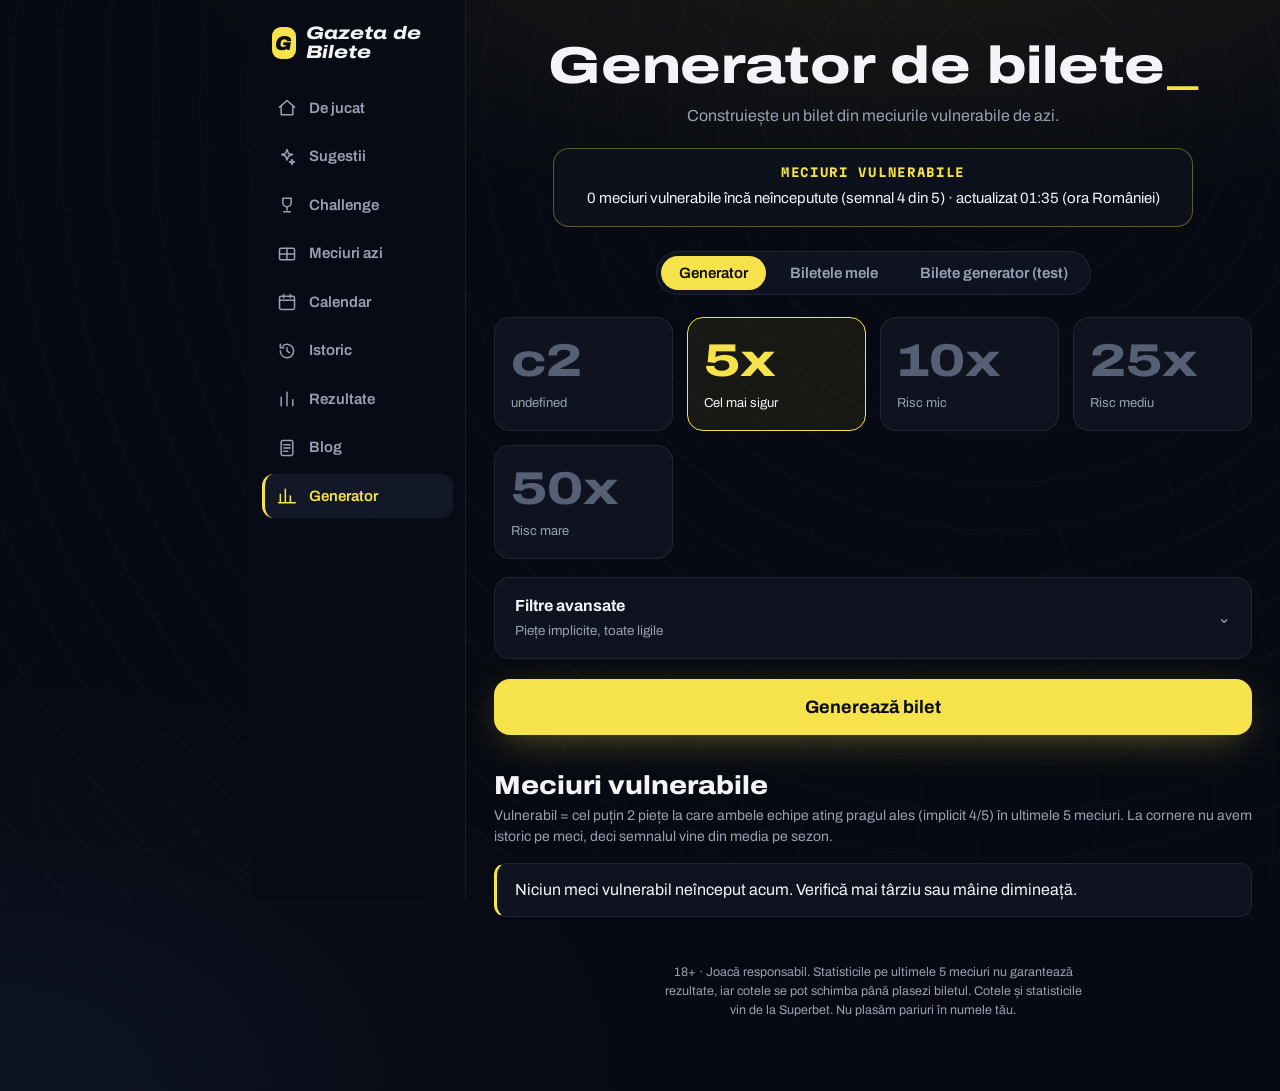
==== commit eedce2da: "Rezultate: tabelele se pot sorta cu click pe antet; generator cu 7 zile Co-Authored-By: Claude Sonne" ====
--- a/generator.html
+++ b/generator.html
@@ -10,7 +10,7 @@
 <link rel="preconnect" href="https://fonts.googleapis.com">
 <link rel="preconnect" href="https://fonts.gstatic.com" crossorigin>
 <link href="https://fonts.googleapis.com/css2?family=Archivo:wdth,wght@62..125,400..900&family=Martian+Mono:wdth,wght@87.5..112.5,400..700&display=swap" rel="stylesheet">
-<link rel="stylesheet" href="style.css?v=85">
+<link rel="stylesheet" href="style.css?v=86">
 <link rel="stylesheet" href="generator.css?v=9">
 </head>
 <body class="gpage">
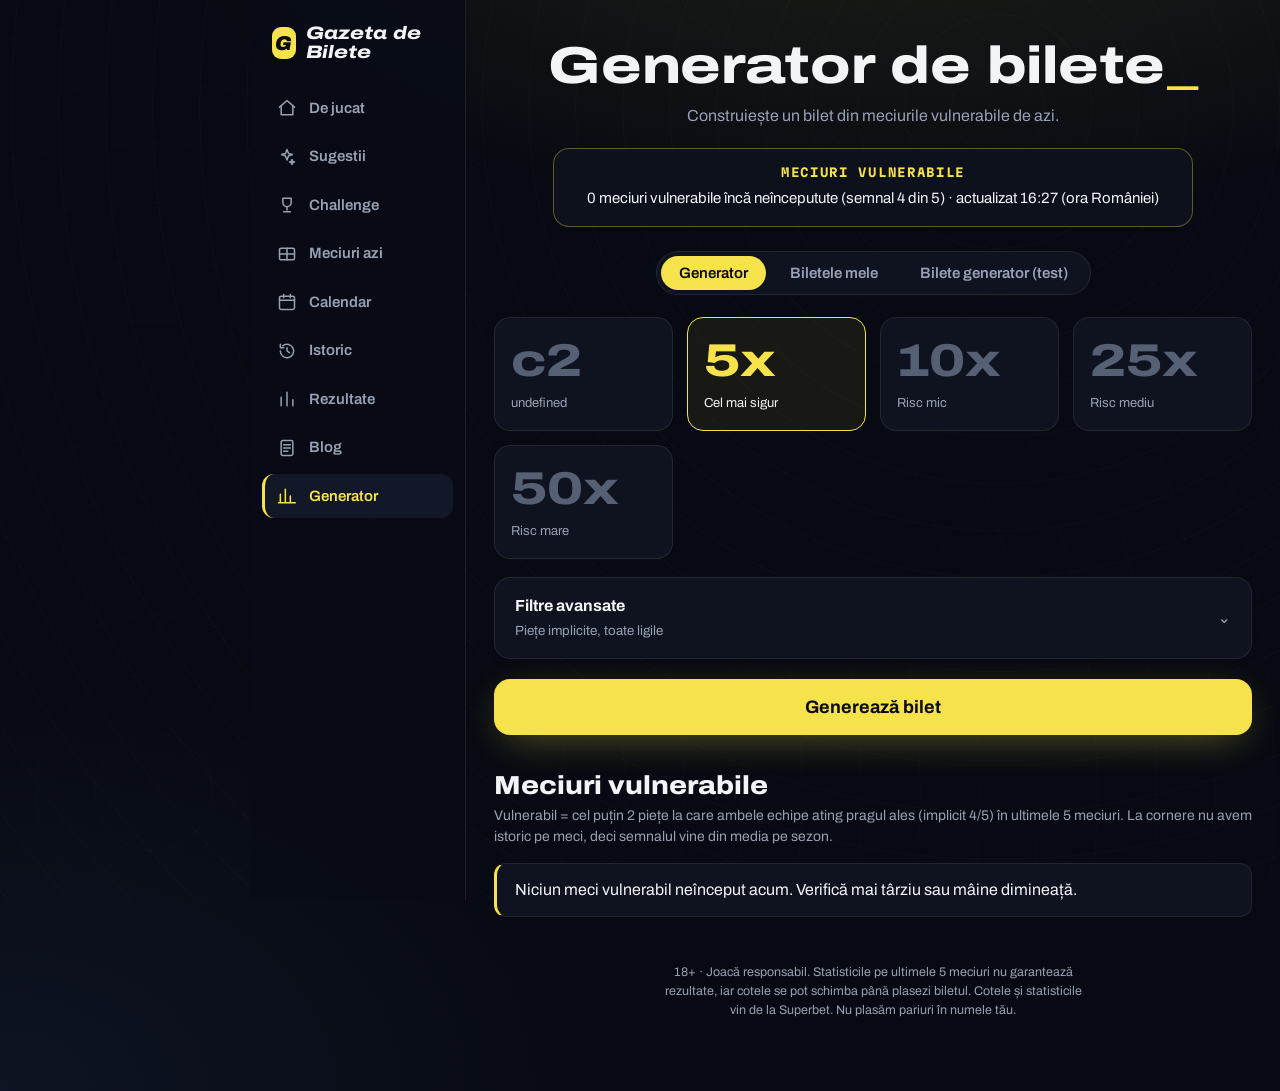
==== commit 3cf94c1a: "Validare rezultate: normalizare + avertizări, parser tolerant pe site Co-Authored-By: Claude Sonnet " ====
--- a/generator.html
+++ b/generator.html
@@ -10,7 +10,7 @@
 <link rel="preconnect" href="https://fonts.googleapis.com">
 <link rel="preconnect" href="https://fonts.gstatic.com" crossorigin>
 <link href="https://fonts.googleapis.com/css2?family=Archivo:wdth,wght@62..125,400..900&family=Martian+Mono:wdth,wght@87.5..112.5,400..700&display=swap" rel="stylesheet">
-<link rel="stylesheet" href="style.css?v=86">
+<link rel="stylesheet" href="style.css?v=87">
 <link rel="stylesheet" href="generator.css?v=9">
 </head>
 <body class="gpage">
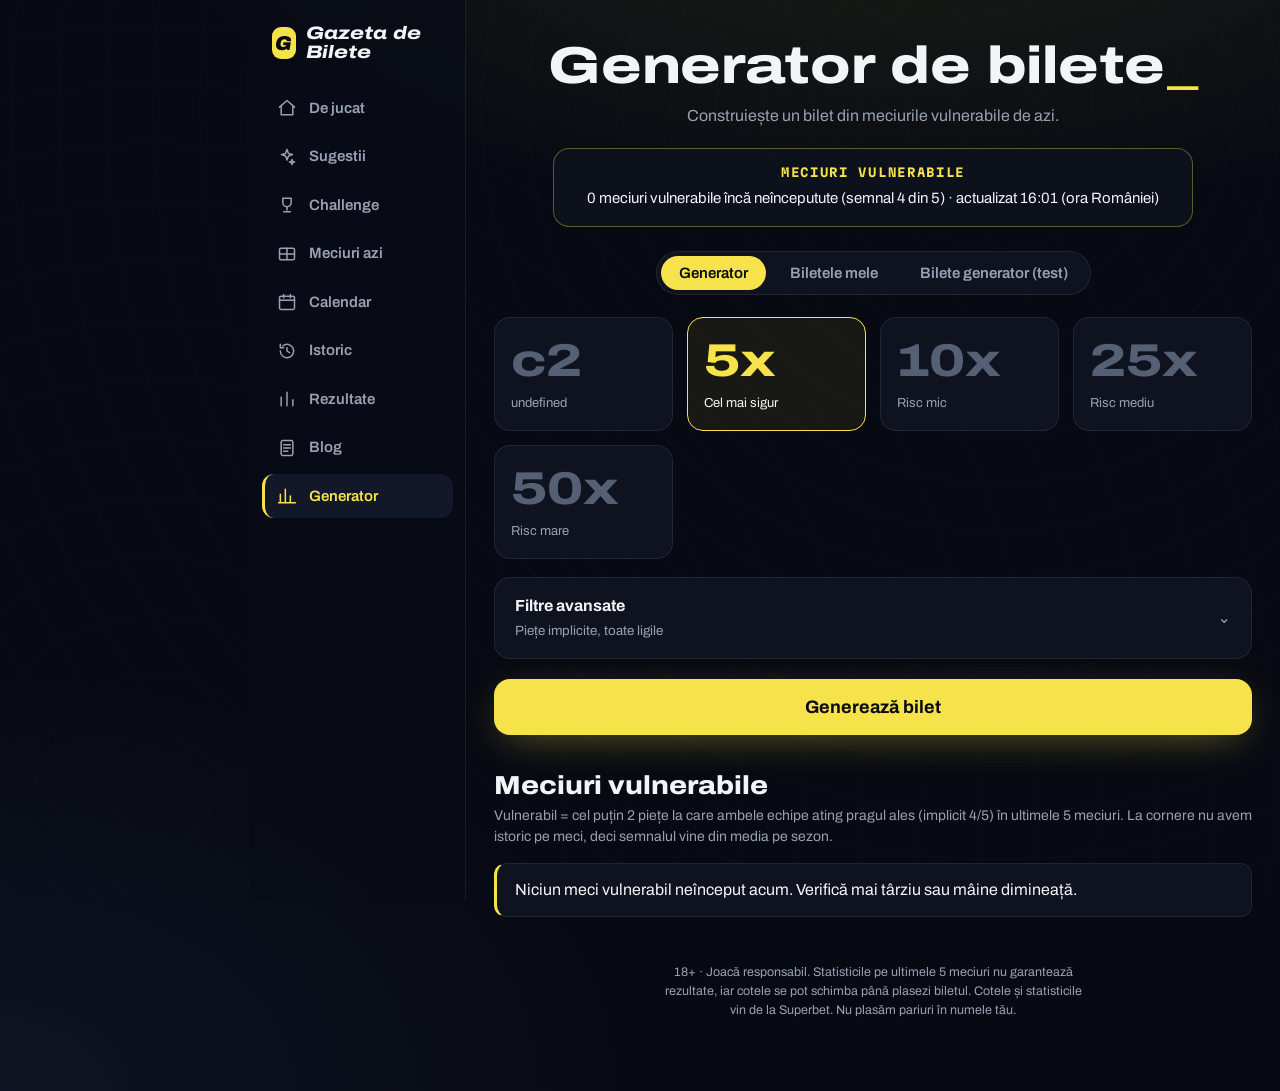
==== commit 558b6671: "Fix: parserul tolerant nu mai atribuie un scor canonic altui meci (Bilbao–Espanyol) Co-Authored-By: " ====
--- a/generator.html
+++ b/generator.html
@@ -10,7 +10,7 @@
 <link rel="preconnect" href="https://fonts.googleapis.com">
 <link rel="preconnect" href="https://fonts.gstatic.com" crossorigin>
 <link href="https://fonts.googleapis.com/css2?family=Archivo:wdth,wght@62..125,400..900&family=Martian+Mono:wdth,wght@87.5..112.5,400..700&display=swap" rel="stylesheet">
-<link rel="stylesheet" href="style.css?v=87">
+<link rel="stylesheet" href="style.css?v=88">
 <link rel="stylesheet" href="generator.css?v=9">
 </head>
 <body class="gpage">
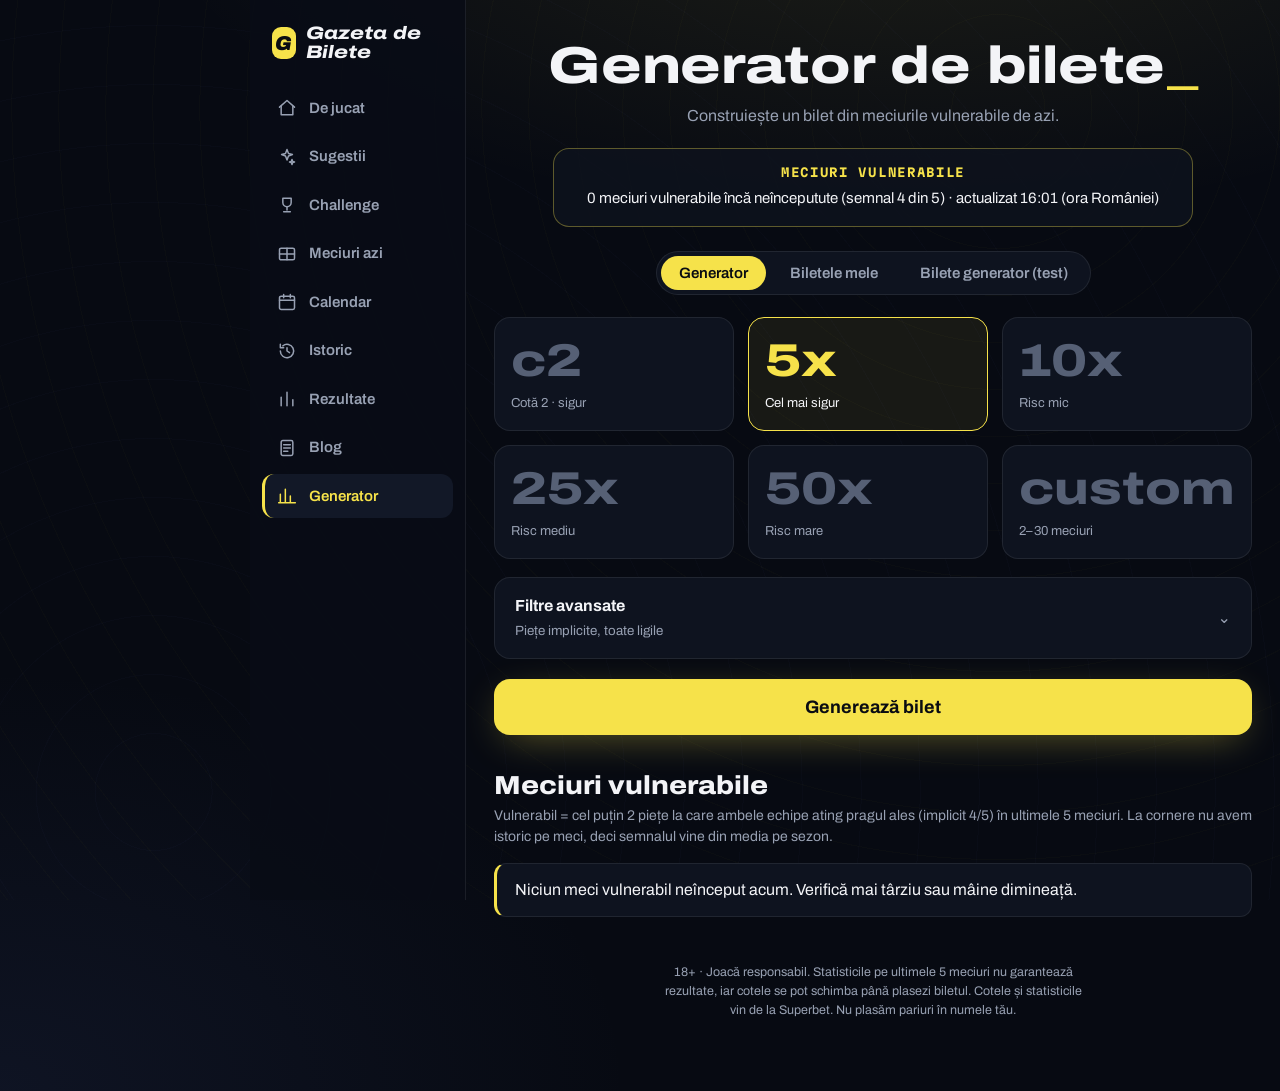
==== commit 8e9f1d6c: "Generator: mod Personalizat (2-30 meciuri, cotă țintă opțională, strategie), c2 cu etichetă, cereri " ====
--- a/generator.html
+++ b/generator.html
@@ -11,7 +11,7 @@
 <link rel="preconnect" href="https://fonts.gstatic.com" crossorigin>
 <link href="https://fonts.googleapis.com/css2?family=Archivo:wdth,wght@62..125,400..900&family=Martian+Mono:wdth,wght@87.5..112.5,400..700&display=swap" rel="stylesheet">
 <link rel="stylesheet" href="style.css?v=88">
-<link rel="stylesheet" href="generator.css?v=9">
+<link rel="stylesheet" href="generator.css?v=10">
 </head>
 <body class="gpage">
 <div class="shell"><nav class="side" aria-label="Meniu"><a class="logo" href="./"><span class="lg">G</span><span class="lt">Gazeta de Bilete</span></a><ul><li><a href="./#p"><svg viewBox="0 0 24 24" width="20" height="20" fill="none" stroke="currentColor" stroke-width="1.8" stroke-linecap="round" stroke-linejoin="round" aria-hidden="true"><path d="M3 11l9-8 9 8"/><path d="M5 10v10h14V10"/></svg><span>De jucat</span></a></li><li><a href="./#s"><svg viewBox="0 0 24 24" width="20" height="20" fill="none" stroke="currentColor" stroke-width="1.8" stroke-linecap="round" stroke-linejoin="round" aria-hidden="true"><path d="M12 3l1.8 4.7L18.5 9l-4.7 1.8L12 15.5l-1.8-4.7L5.5 9l4.7-1.3z"/><path d="M18 15l.8 2.2L21 18l-2.2.8L18 21l-.8-2.2L15 18l2.2-.8z"/></svg><span>Sugestii</span></a></li><li><a href="./#x"><svg viewBox="0 0 24 24" width="20" height="20" fill="none" stroke="currentColor" stroke-width="1.8" stroke-linecap="round" stroke-linejoin="round" aria-hidden="true"><path d="M7 4h10v5a5 5 0 0 1-10 0z"/><path d="M12 14v4M8 20h8"/></svg><span>Challenge</span></a></li><li><a href="./#m"><svg viewBox="0 0 24 24" width="20" height="20" fill="none" stroke="currentColor" stroke-width="1.8" stroke-linecap="round" stroke-linejoin="round" aria-hidden="true"><rect x="3" y="5" width="18" height="14" rx="2"/><path d="M12 5v14M3 12h18"/></svg><span>Meciuri azi</span></a></li><li><a href="./#c"><svg viewBox="0 0 24 24" width="20" height="20" fill="none" stroke="currentColor" stroke-width="1.8" stroke-linecap="round" stroke-linejoin="round" aria-hidden="true"><rect x="3" y="5" width="18" height="16" rx="2"/><path d="M3 10h18M8 3v4M16 3v4"/></svg><span>Calendar</span></a></li><li><a href="./#h"><svg viewBox="0 0 24 24" width="20" height="20" fill="none" stroke="currentColor" stroke-width="1.8" stroke-linecap="round" stroke-linejoin="round" aria-hidden="true"><path d="M4 12a8 8 0 1 0 3-6.2"/><path d="M4 4v4h4M12 8v4l3 2"/></svg><span>Istoric</span></a></li><li><a href="./#r"><svg viewBox="0 0 24 24" width="20" height="20" fill="none" stroke="currentColor" stroke-width="1.8" stroke-linecap="round" stroke-linejoin="round" aria-hidden="true"><path d="M5 20V10M12 20V4M19 20v-7"/></svg><span>Rezultate</span></a></li><li><a href="./#b"><svg viewBox="0 0 24 24" width="20" height="20" fill="none" stroke="currentColor" stroke-width="1.8" stroke-linecap="round" stroke-linejoin="round" aria-hidden="true"><rect x="5" y="3" width="14" height="18" rx="2"/><path d="M8 8h8M8 12h8M8 16h5"/></svg><span>Blog</span></a></li><li><a class="act" href="generator.html" aria-current="page"><svg viewBox="0 0 24 24" width="20" height="20" fill="none" stroke="currentColor" stroke-width="1.8" stroke-linecap="round" stroke-linejoin="round" aria-hidden="true"><path d="M4 20V10M10 20V4M16 20v-8M22 20H2"/></svg><span>Generator</span></a></li></ul></nav><main class="gmain"><div class="gen">
@@ -24,6 +24,13 @@
   <div class="g-seg" id="seg"><button type="button" data-v="gen" aria-pressed="true">Generator</button><button type="button" data-v="mine" aria-pressed="false">Biletele mele <span id="nmine"></span></button><button type="button" data-v="test" aria-pressed="false">Bilete generator (test)</button></div>
   <div id="v-gen">
   <section class="g-modes" id="modes" aria-label="Alege cota țintă"></section>
+
+  <section class="g-cust" id="cust" hidden>
+    <div class="g-cl"><span>Număr de meciuri</span><div class="g-chips" id="legs-chips"></div><input id="legs" type="number" min="2" max="30" inputmode="numeric" aria-label="Număr de meciuri (2-30)"></div>
+    <div class="g-cl"><span>Cotă țintă totală (opțional)</span><input id="ctarget" type="number" min="1.5" step="0.5" inputmode="decimal" placeholder="gol = cele mai sigure meciuri"></div>
+    <div class="g-cl"><span>Alegerea cotei pe meci</span><div class="g-chips" id="cstrat"></div></div>
+    <p class="g-hint" id="cust-hint"></p>
+  </section>
 
   <details class="g-adv" id="adv">
     <summary><span><b>Filtre avansate</b><small id="adv-sum">Piețe implicite</small></span><i aria-hidden="true">⌄</i></summary>
@@ -71,6 +78,6 @@
   <footer class="g-gf">18+ · Joacă responsabil. Statisticile pe ultimele 5 meciuri nu garantează rezultate, iar cotele se pot schimba până plasezi biletul. Cotele și statisticile vin de la Superbet. Nu plasăm pariuri în numele tău.</footer>
 </div></main></div>
 <div class="toast" id="toast" role="status"></div>
-<script type="module" src="generator.js?v=11"></script>
+<script type="module" src="generator.js?v=12"></script>
 </body>
 </html>
--- a/generator.css
+++ b/generator.css
@@ -21,7 +21,15 @@
 .g-info{border:1px solid rgba(246,226,74,.35);border-radius:16px;background:rgba(14,19,31,.8);padding:16px 22px;text-align:center;max-width:640px;margin:0 auto 24px}
 .g-info small{display:block;font:700 12px var(--slip);letter-spacing:.14em;color:var(--ac);margin-bottom:8px}
 .g-info p{margin:0;color:var(--tx);font-size:15px}
-.g-modes{display:grid;grid-template-columns:repeat(4,1fr);gap:14px;margin-bottom:18px}
+.g-modes{display:grid;grid-template-columns:repeat(3,1fr);gap:14px;margin-bottom:18px}
+.g-cust{border:1px solid var(--ln);background:var(--panel);border-radius:16px;padding:16px;margin-bottom:18px;display:grid;gap:14px}
+.g-cust[hidden]{display:none}
+.g-cl{display:grid;gap:8px}
+.g-cl>span{font:700 12px/1 var(--mono,monospace);letter-spacing:.08em;text-transform:uppercase;color:var(--dim)}
+.g-cl input{background:#0b0f19;border:1px solid var(--ln);border-radius:12px;color:var(--tx);padding:12px 14px;font-size:16px;width:100%;max-width:260px}
+.g-chips{display:flex;flex-wrap:wrap;gap:8px}
+.g-chips button{border:1px solid var(--ln);background:#0b0f19;color:var(--dim);border-radius:999px;padding:8px 14px;font-size:13px;cursor:pointer}
+.g-chips button[aria-pressed=true]{border-color:var(--ac);color:var(--ac);background:rgba(246,226,74,.08)}
 .g-mode{border:1px solid var(--ln);background:var(--panel);border-radius:16px;padding:20px 16px 16px;text-align:left;cursor:pointer;transition:border-color .15s,background .15s;color:var(--tx)}
 .g-mode b{display:block;font:800 clamp(30px,5vw,46px)/1 var(--display);font-stretch:125%;color:#566075;margin-bottom:6px}
 .g-mode span{font-size:13px;color:var(--dim)}
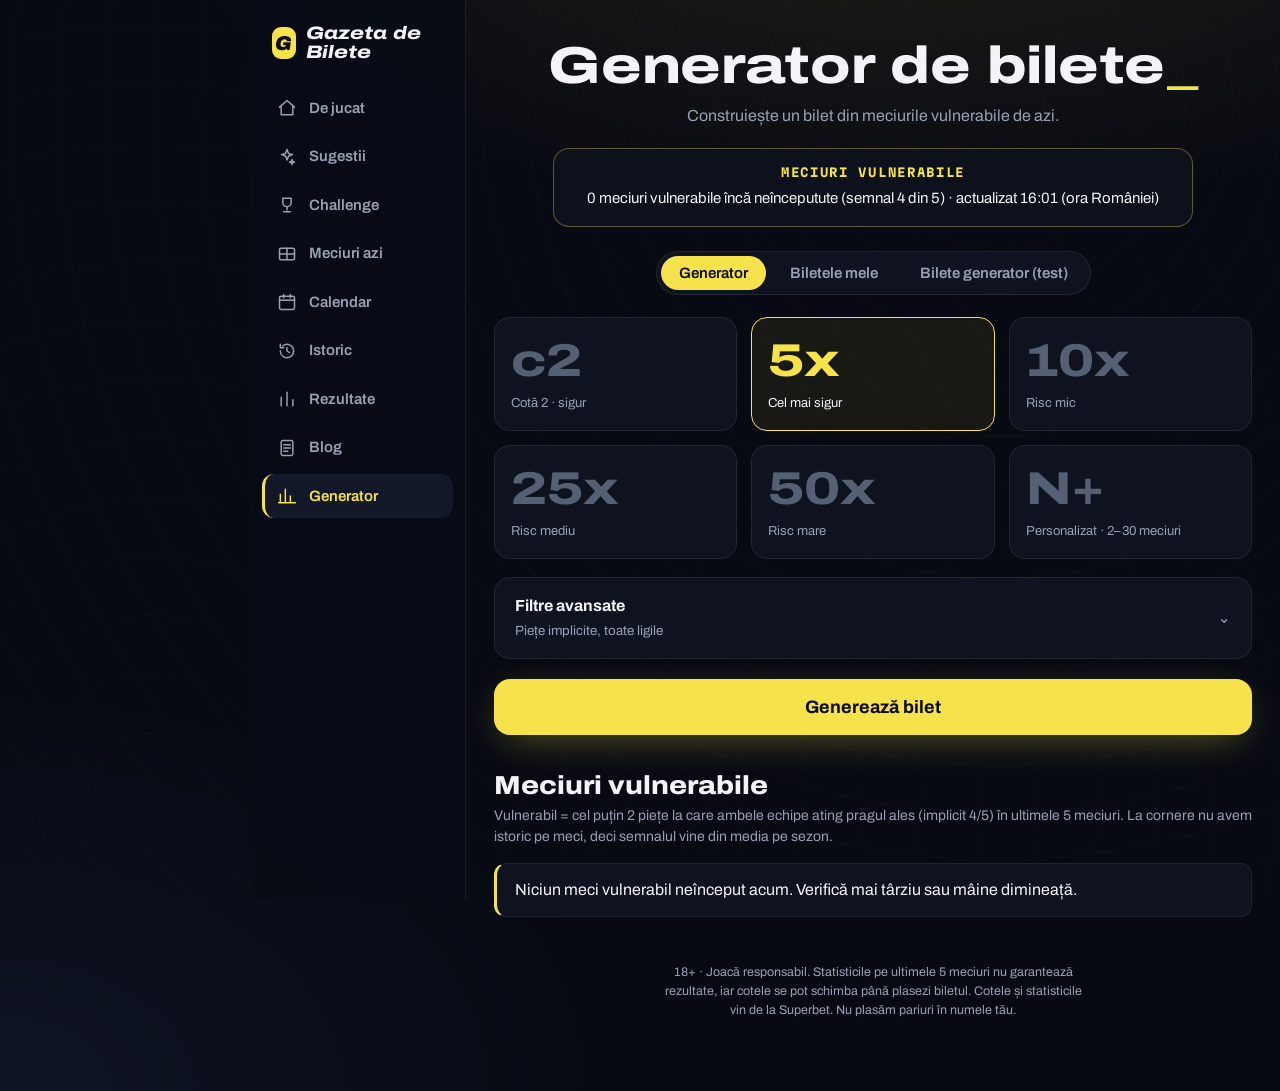
==== commit db5f7ab5: "Generator: etichetă card Personalizat Co-Authored-By: Claude Sonnet 5.5 <noreply@anthropic.com> Clau" ====
--- a/generator.html
+++ b/generator.html
@@ -78,6 +78,6 @@
   <footer class="g-gf">18+ · Joacă responsabil. Statisticile pe ultimele 5 meciuri nu garantează rezultate, iar cotele se pot schimba până plasezi biletul. Cotele și statisticile vin de la Superbet. Nu plasăm pariuri în numele tău.</footer>
 </div></main></div>
 <div class="toast" id="toast" role="status"></div>
-<script type="module" src="generator.js?v=12"></script>
+<script type="module" src="generator.js?v=13"></script>
 </body>
 </html>
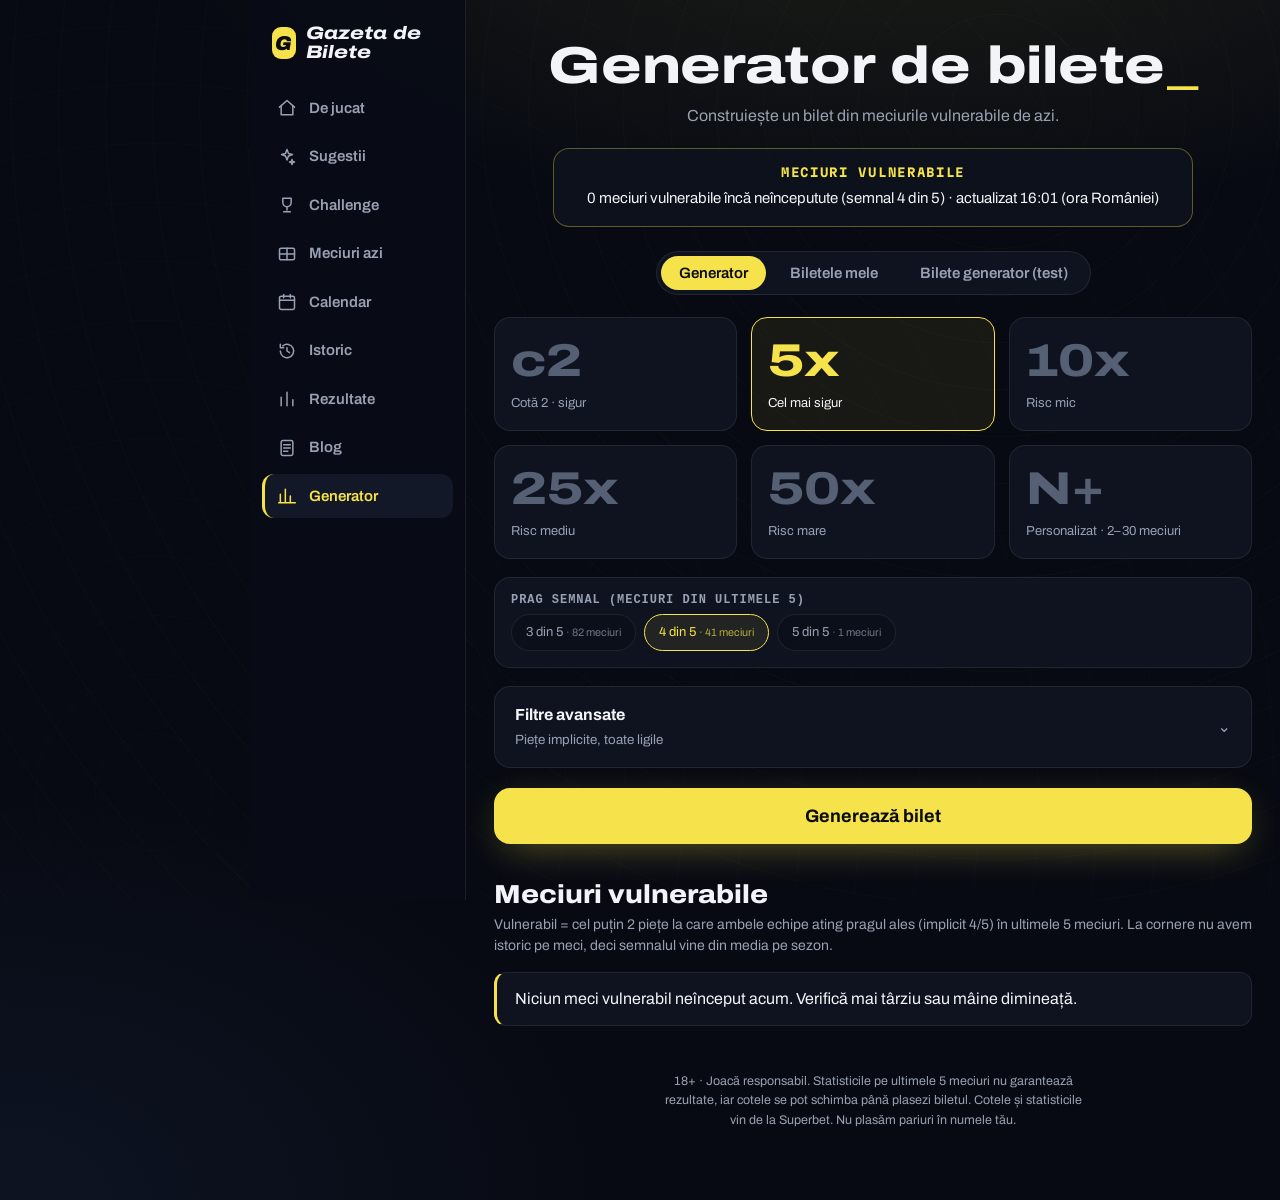
==== commit 3485c93b: "Generator: selectorul de prag semnal vizibil pentru toate modurile Co-Authored-By: Claude Sonnet 5.5" ====
--- a/generator.html
+++ b/generator.html
@@ -11,7 +11,7 @@
 <link rel="preconnect" href="https://fonts.gstatic.com" crossorigin>
 <link href="https://fonts.googleapis.com/css2?family=Archivo:wdth,wght@62..125,400..900&family=Martian+Mono:wdth,wght@87.5..112.5,400..700&display=swap" rel="stylesheet">
 <link rel="stylesheet" href="style.css?v=88">
-<link rel="stylesheet" href="generator.css?v=10">
+<link rel="stylesheet" href="generator.css?v=12">
 </head>
 <body class="gpage">
 <div class="shell"><nav class="side" aria-label="Meniu"><a class="logo" href="./"><span class="lg">G</span><span class="lt">Gazeta de Bilete</span></a><ul><li><a href="./#p"><svg viewBox="0 0 24 24" width="20" height="20" fill="none" stroke="currentColor" stroke-width="1.8" stroke-linecap="round" stroke-linejoin="round" aria-hidden="true"><path d="M3 11l9-8 9 8"/><path d="M5 10v10h14V10"/></svg><span>De jucat</span></a></li><li><a href="./#s"><svg viewBox="0 0 24 24" width="20" height="20" fill="none" stroke="currentColor" stroke-width="1.8" stroke-linecap="round" stroke-linejoin="round" aria-hidden="true"><path d="M12 3l1.8 4.7L18.5 9l-4.7 1.8L12 15.5l-1.8-4.7L5.5 9l4.7-1.3z"/><path d="M18 15l.8 2.2L21 18l-2.2.8L18 21l-.8-2.2L15 18l2.2-.8z"/></svg><span>Sugestii</span></a></li><li><a href="./#x"><svg viewBox="0 0 24 24" width="20" height="20" fill="none" stroke="currentColor" stroke-width="1.8" stroke-linecap="round" stroke-linejoin="round" aria-hidden="true"><path d="M7 4h10v5a5 5 0 0 1-10 0z"/><path d="M12 14v4M8 20h8"/></svg><span>Challenge</span></a></li><li><a href="./#m"><svg viewBox="0 0 24 24" width="20" height="20" fill="none" stroke="currentColor" stroke-width="1.8" stroke-linecap="round" stroke-linejoin="round" aria-hidden="true"><rect x="3" y="5" width="18" height="14" rx="2"/><path d="M12 5v14M3 12h18"/></svg><span>Meciuri azi</span></a></li><li><a href="./#c"><svg viewBox="0 0 24 24" width="20" height="20" fill="none" stroke="currentColor" stroke-width="1.8" stroke-linecap="round" stroke-linejoin="round" aria-hidden="true"><rect x="3" y="5" width="18" height="16" rx="2"/><path d="M3 10h18M8 3v4M16 3v4"/></svg><span>Calendar</span></a></li><li><a href="./#h"><svg viewBox="0 0 24 24" width="20" height="20" fill="none" stroke="currentColor" stroke-width="1.8" stroke-linecap="round" stroke-linejoin="round" aria-hidden="true"><path d="M4 12a8 8 0 1 0 3-6.2"/><path d="M4 4v4h4M12 8v4l3 2"/></svg><span>Istoric</span></a></li><li><a href="./#r"><svg viewBox="0 0 24 24" width="20" height="20" fill="none" stroke="currentColor" stroke-width="1.8" stroke-linecap="round" stroke-linejoin="round" aria-hidden="true"><path d="M5 20V10M12 20V4M19 20v-7"/></svg><span>Rezultate</span></a></li><li><a href="./#b"><svg viewBox="0 0 24 24" width="20" height="20" fill="none" stroke="currentColor" stroke-width="1.8" stroke-linecap="round" stroke-linejoin="round" aria-hidden="true"><rect x="5" y="3" width="14" height="18" rx="2"/><path d="M8 8h8M8 12h8M8 16h5"/></svg><span>Blog</span></a></li><li><a class="act" href="generator.html" aria-current="page"><svg viewBox="0 0 24 24" width="20" height="20" fill="none" stroke="currentColor" stroke-width="1.8" stroke-linecap="round" stroke-linejoin="round" aria-hidden="true"><path d="M4 20V10M10 20V4M16 20v-8M22 20H2"/></svg><span>Generator</span></a></li></ul></nav><main class="gmain"><div class="gen">
@@ -24,6 +24,10 @@
   <div class="g-seg" id="seg"><button type="button" data-v="gen" aria-pressed="true">Generator</button><button type="button" data-v="mine" aria-pressed="false">Biletele mele <span id="nmine"></span></button><button type="button" data-v="test" aria-pressed="false">Bilete generator (test)</button></div>
   <div id="v-gen">
   <section class="g-modes" id="modes" aria-label="Alege cota țintă"></section>
+
+  <section class="g-cust" id="kbar">
+    <div class="g-cl"><span>Prag semnal (meciuri din ultimele 5)</span><div class="g-chips" id="cust-k"></div></div>
+  </section>
 
   <section class="g-cust" id="cust" hidden>
     <div class="g-cl"><span>Număr de meciuri</span><div class="g-chips" id="legs-chips"></div><input id="legs" type="number" min="2" max="30" inputmode="numeric" aria-label="Număr de meciuri (2-30)"></div>
@@ -78,6 +82,6 @@
   <footer class="g-gf">18+ · Joacă responsabil. Statisticile pe ultimele 5 meciuri nu garantează rezultate, iar cotele se pot schimba până plasezi biletul. Cotele și statisticile vin de la Superbet. Nu plasăm pariuri în numele tău.</footer>
 </div></main></div>
 <div class="toast" id="toast" role="status"></div>
-<script type="module" src="generator.js?v=13"></script>
+<script type="module" src="generator.js?v=15"></script>
 </body>
 </html>
--- a/generator.css
+++ b/generator.css
@@ -149,3 +149,4 @@
 .g-rq:first-of-type{border-top:0}
 .g-rq a{color:var(--dim);font-size:13px}
 .g-rq a:hover{color:var(--tx)}
+.g-chips button small{opacity:.7;font-weight:400}
